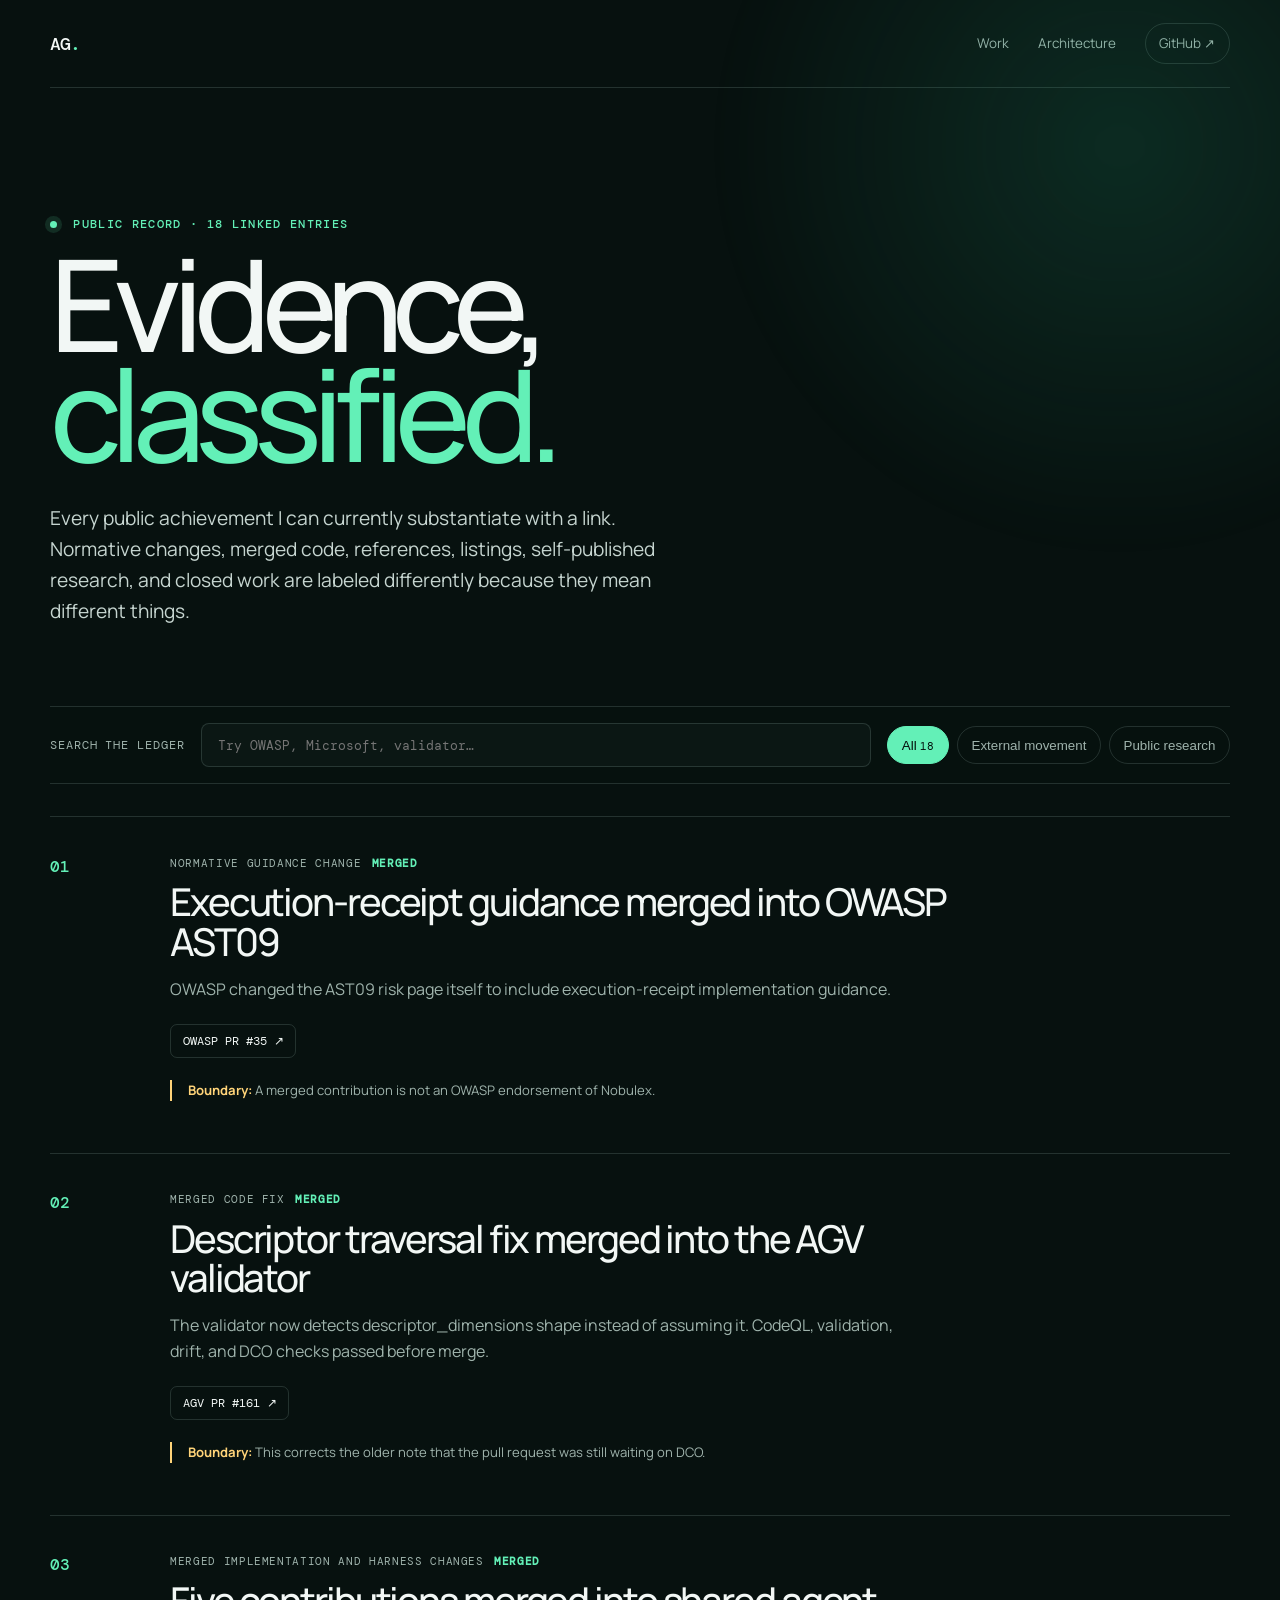
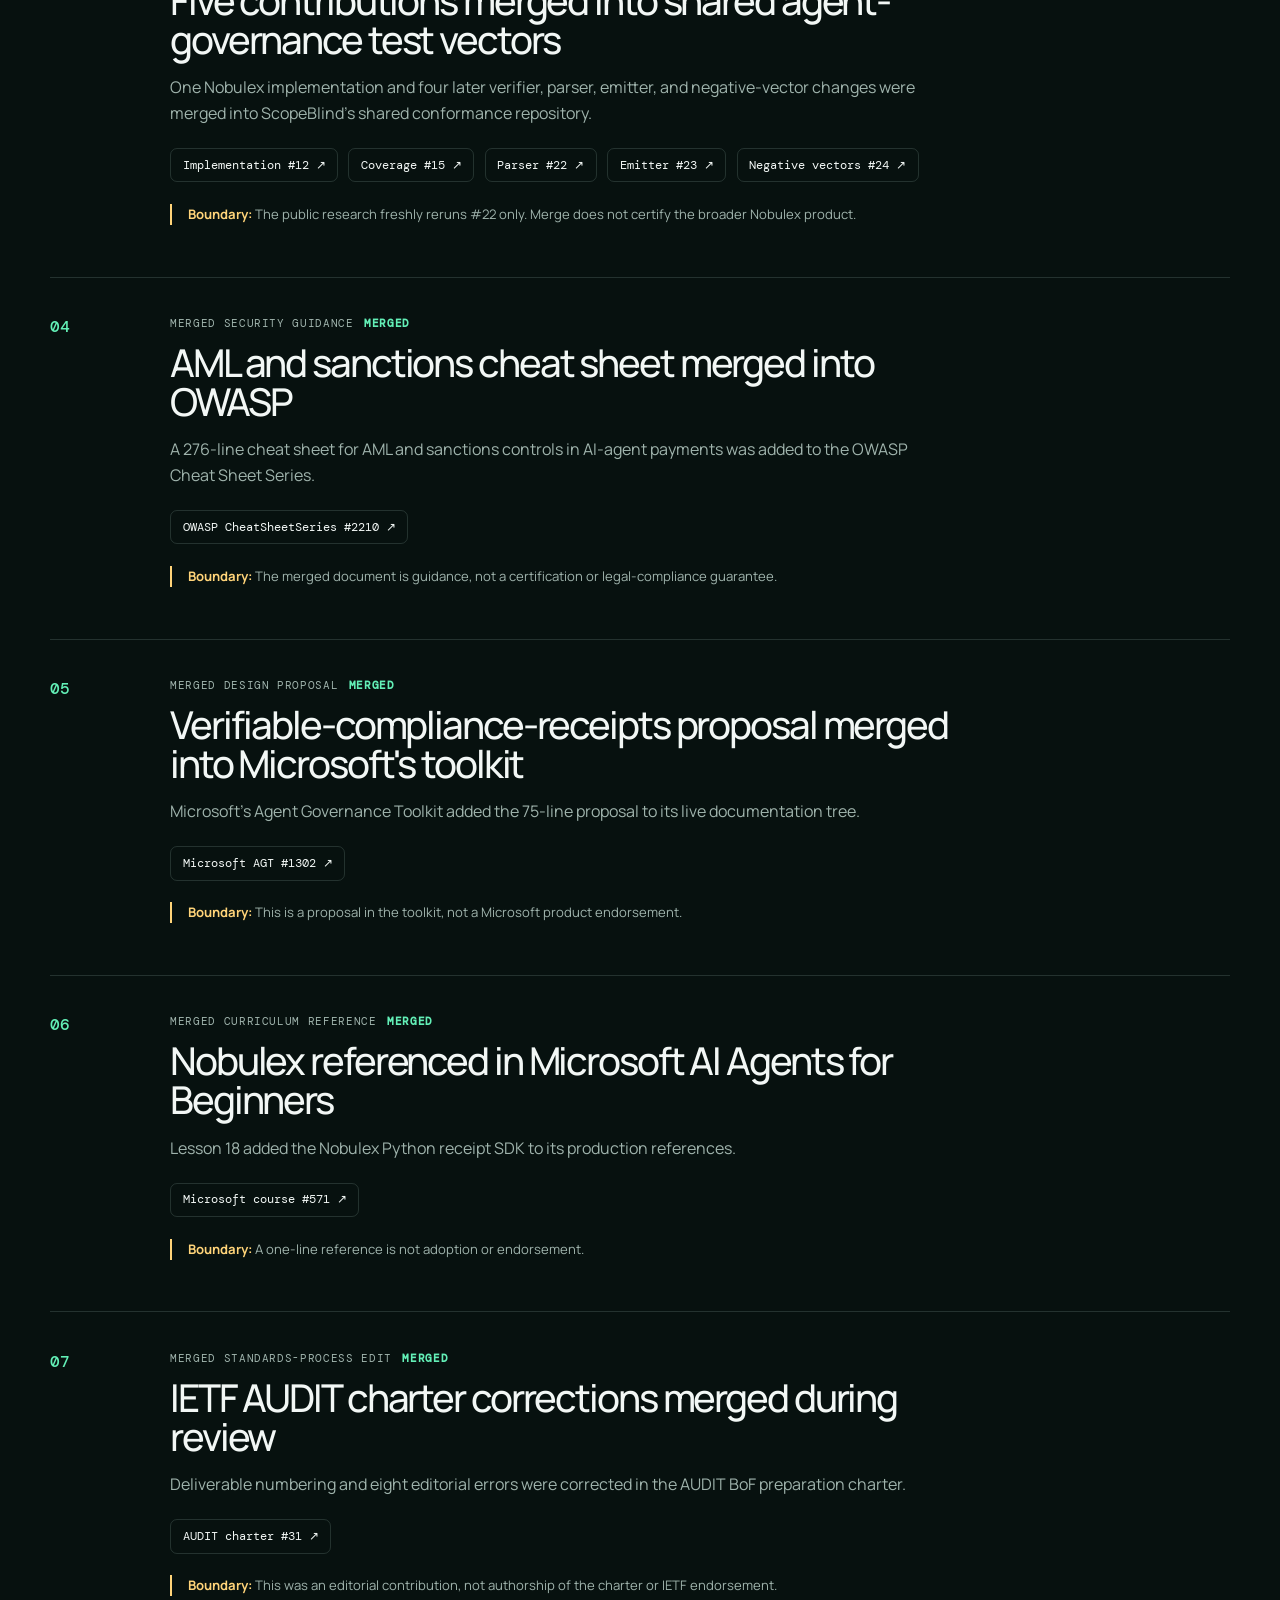
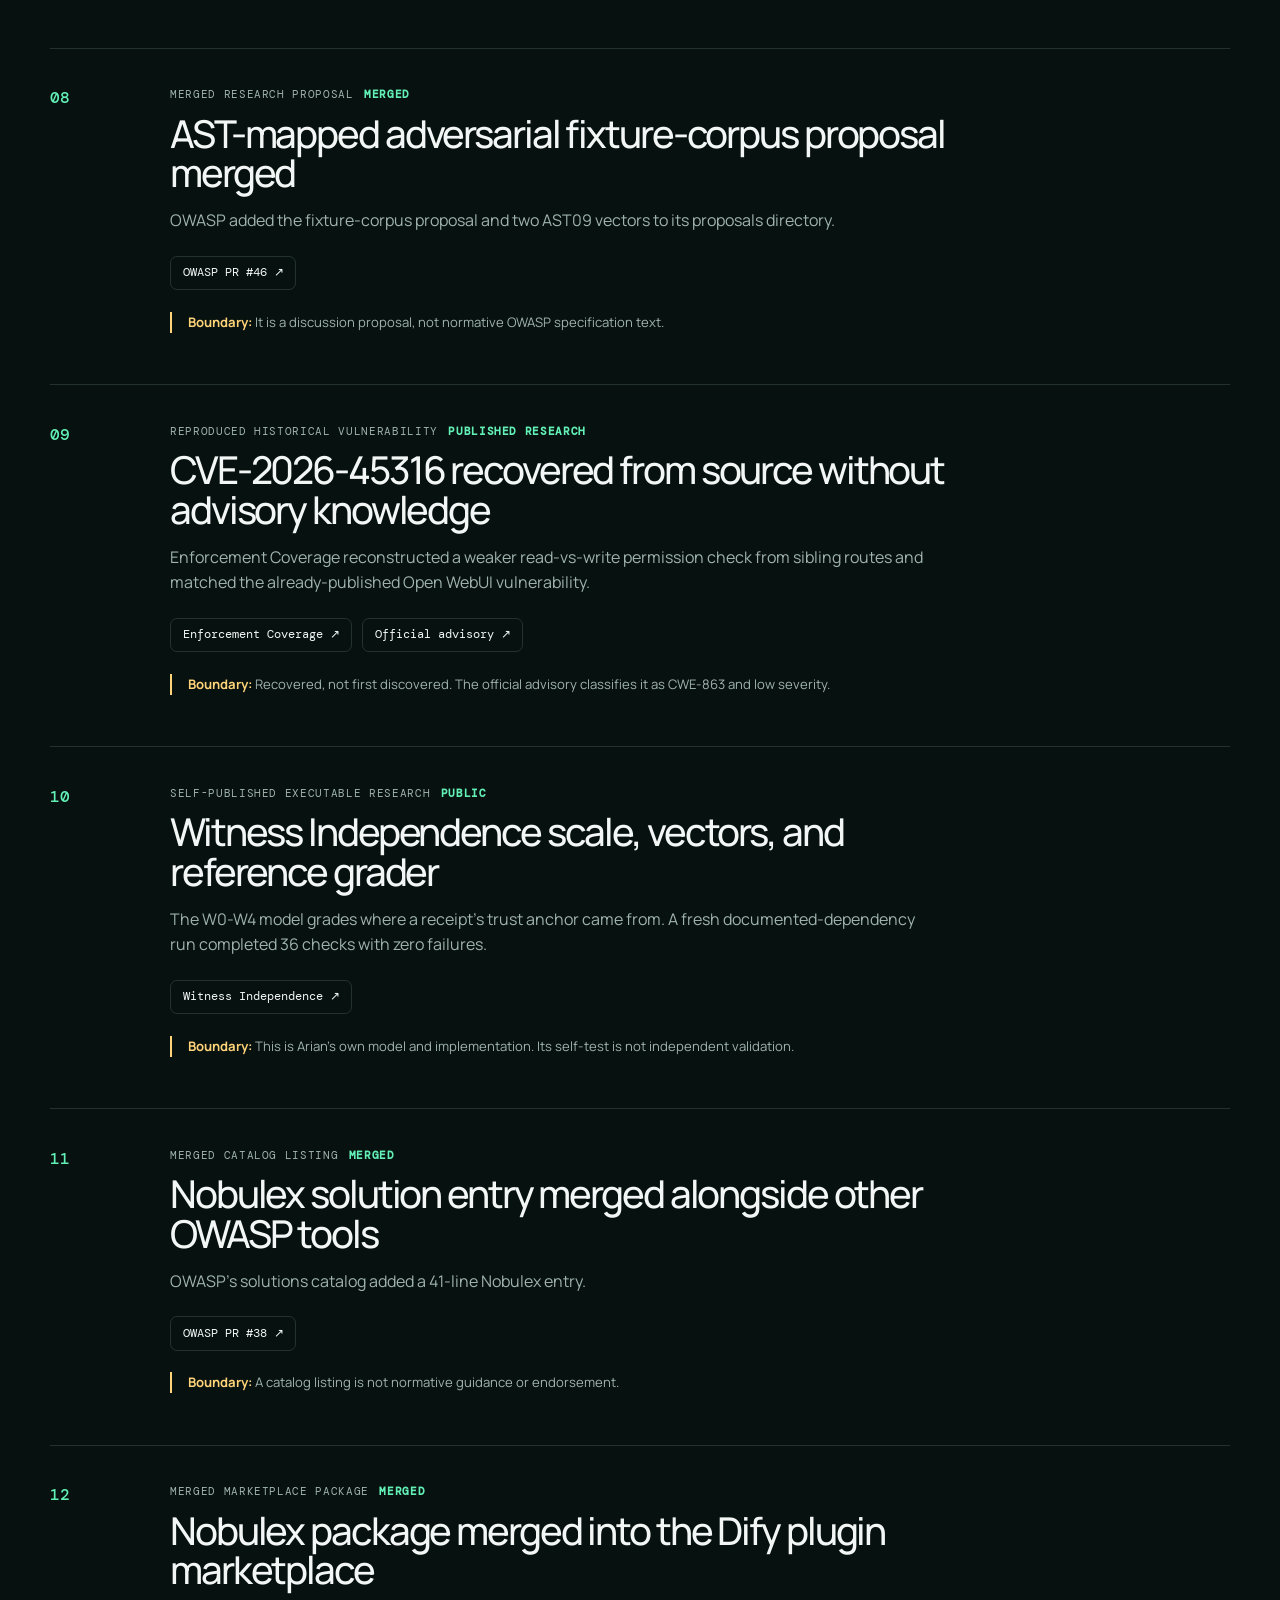
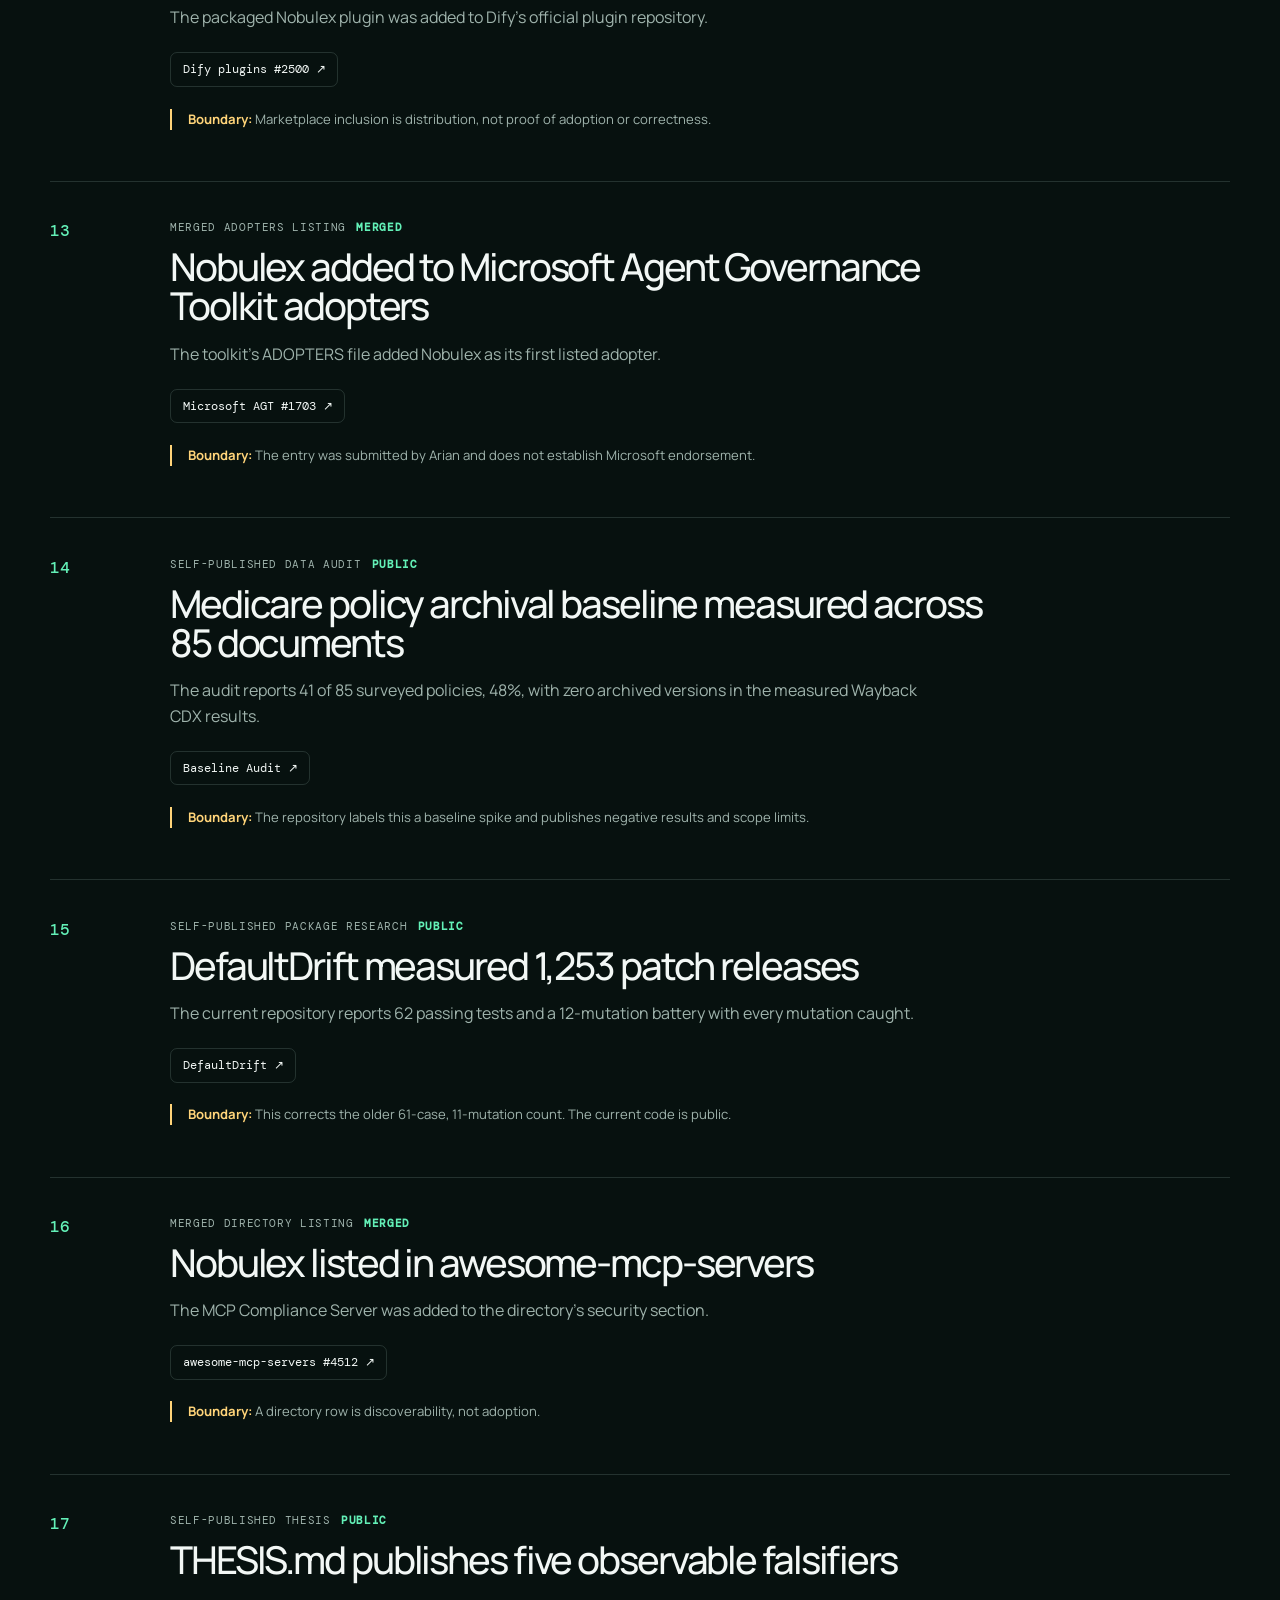
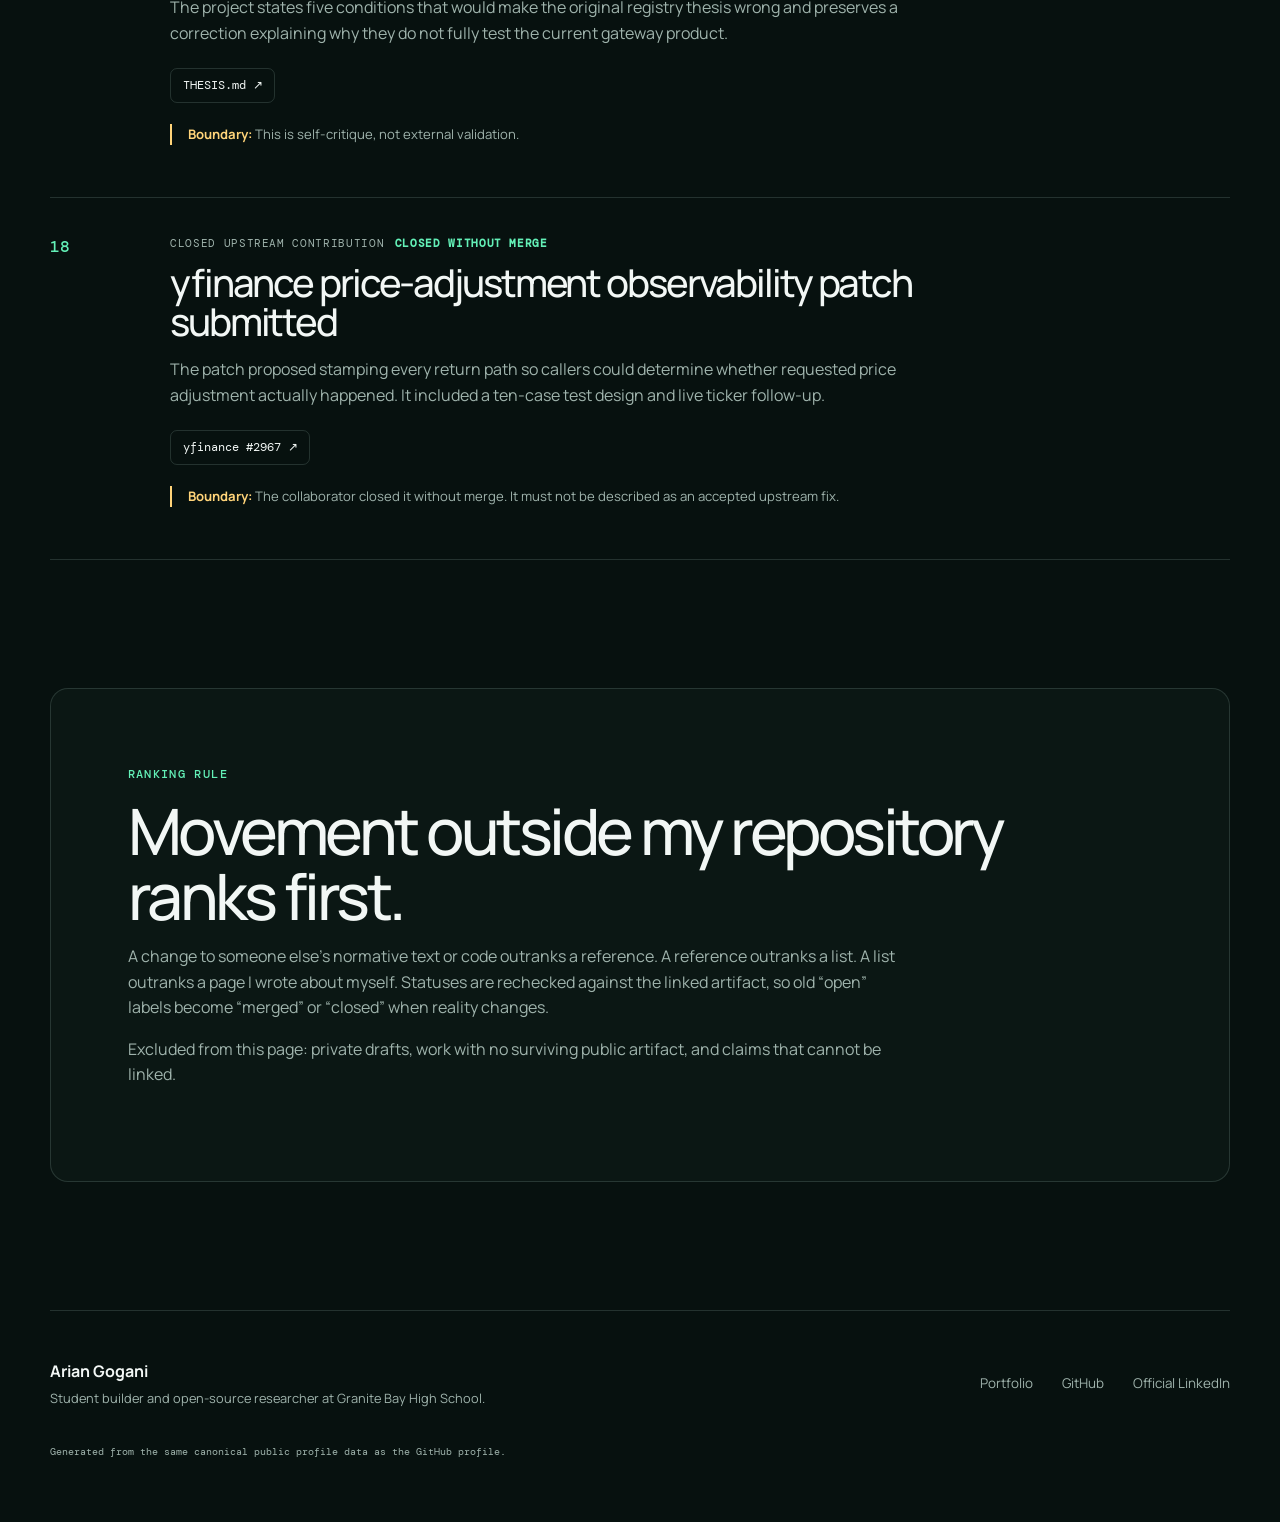
==== evidence.html @ 3bf24743 "add complete public evidence ledger Publish an 18-record searchable ledger with classifications, cur" ====
<!doctype html>
<html lang="en">
<head>
  <meta charset="utf-8">
  <meta name="viewport" content="width=device-width, initial-scale=1">
  <title>Evidence Ledger · Arian Gogani</title>
  <meta name="description" content="Every linked, verified public contribution and research record for Arian Gogani, with status and limitations.">
  <link rel="canonical" href="https://arian-gogani.github.io/evidence.html">
  <meta property="og:type" content="website">
  <meta property="og:title" content="Evidence Ledger · Arian Gogani">
  <meta property="og:description" content="Merged work, public research, listings, and closed contributions. Every record links to its evidence and names its boundary.">
  <meta property="og:url" content="https://arian-gogani.github.io/evidence.html">
  <meta name="theme-color" content="#07110f">
  <link rel="icon" href="favicon.svg" type="image/svg+xml">
  <link rel="preconnect" href="https://fonts.googleapis.com">
  <link rel="preconnect" href="https://fonts.gstatic.com" crossorigin>
  <link href="https://fonts.googleapis.com/css2?family=DM+Mono:wght@400;500&family=Manrope:wght@400;500;600;700&display=swap" rel="stylesheet">
  <link rel="stylesheet" href="styles.css">
  <script type="application/ld+json">{"@context":"https://schema.org","@type":"CollectionPage","name":"Arian Gogani Evidence Ledger","url":"https://arian-gogani.github.io/evidence.html","description":"Linked public record of Arian Gogani's merged contributions, research, listings, and closed work.","author":{"@type":"Person","name":"Arian Gogani","url":"https://arian-gogani.github.io"},"mainEntity":[{"@type":"CreativeWork","position":1,"name":"Execution-receipt guidance merged into OWASP AST09","url":"https://github.com/OWASP/www-project-agentic-skills-top-10/pull/35"},{"@type":"CreativeWork","position":2,"name":"Descriptor traversal fix merged into the AGV validator","url":"https://github.com/aeoess/agent-governance-vocabulary/pull/161"},{"@type":"CreativeWork","position":3,"name":"Five contributions merged into shared agent-governance test vectors","url":"https://github.com/ScopeBlind/agent-governance-testvectors/pull/12"},{"@type":"CreativeWork","position":4,"name":"AML and sanctions cheat sheet merged into OWASP","url":"https://github.com/OWASP/CheatSheetSeries/pull/2210"},{"@type":"CreativeWork","position":5,"name":"Verifiable-compliance-receipts proposal merged into Microsoft's toolkit","url":"https://github.com/microsoft/agent-governance-toolkit/pull/1302"},{"@type":"CreativeWork","position":6,"name":"Nobulex referenced in Microsoft AI Agents for Beginners","url":"https://github.com/microsoft/ai-agents-for-beginners/pull/571"},{"@type":"CreativeWork","position":7,"name":"IETF AUDIT charter corrections merged during review","url":"https://github.com/mirjak/audit-bof-preparation/pull/31"},{"@type":"CreativeWork","position":8,"name":"AST-mapped adversarial fixture-corpus proposal merged","url":"https://github.com/OWASP/www-project-agentic-skills-top-10/pull/46"},{"@type":"CreativeWork","position":9,"name":"CVE-2026-45316 recovered from source without advisory knowledge","url":"https://github.com/arian-gogani/enforcement-coverage"},{"@type":"CreativeWork","position":10,"name":"Witness Independence scale, vectors, and reference grader","url":"https://github.com/arian-gogani/witness-independence"},{"@type":"CreativeWork","position":11,"name":"Nobulex solution entry merged alongside other OWASP tools","url":"https://github.com/OWASP/www-project-agentic-skills-top-10/pull/38"},{"@type":"CreativeWork","position":12,"name":"Nobulex package merged into the Dify plugin marketplace","url":"https://github.com/langgenius/dify-plugins/pull/2500"},{"@type":"CreativeWork","position":13,"name":"Nobulex added to Microsoft Agent Governance Toolkit adopters","url":"https://github.com/microsoft/agent-governance-toolkit/pull/1703"},{"@type":"CreativeWork","position":14,"name":"Medicare policy archival baseline measured across 85 documents","url":"https://github.com/arian-gogani/baseline-audit"},{"@type":"CreativeWork","position":15,"name":"DefaultDrift measured 1,253 patch releases","url":"https://github.com/arian-gogani/defaultdrift"},{"@type":"CreativeWork","position":16,"name":"Nobulex listed in awesome-mcp-servers","url":"https://github.com/punkpeye/awesome-mcp-servers/pull/4512"},{"@type":"CreativeWork","position":17,"name":"THESIS.md publishes five observable falsifiers","url":"https://github.com/arian-gogani/nobulex-registry/blob/main/THESIS.md"},{"@type":"CreativeWork","position":18,"name":"yfinance price-adjustment observability patch submitted","url":"https://github.com/ranaroussi/yfinance/pull/2967"}]}</script>
  <script src="app.js" defer></script>
  <script src="evidence.js" defer></script>
</head>
<body>
  <a class="skip-link" href="#ledger">Skip to ledger</a>
  <div class="ambient" aria-hidden="true"></div>
  <header class="site-header">
    <a class="wordmark" href="index.html" aria-label="Arian Gogani, home">AG<span>.</span></a>
    <nav aria-label="Main navigation">
      <a href="index.html#work">Work</a>
      <a href="index.html#architecture">Architecture</a>
      <a class="nav-cta" href="https://github.com/arian-gogani">GitHub ↗</a>
    </nav>
  </header>

  <main id="ledger">
    <section class="ledger-hero reveal">
      <p class="kicker"><span class="status-dot"></span> Public record · 18 linked entries</p>
      <h1>Evidence,<br><em>classified.</em></h1>
      <p class="hero-intro">Every public achievement I can currently substantiate with a link. Normative changes, merged code, references, listings, self-published research, and closed work are labeled differently because they mean different things.</p>
    </section>

    <section class="ledger-controls" aria-label="Filter evidence ledger">
      <label for="ledger-search">Search the ledger</label>
      <input id="ledger-search" type="search" placeholder="Try OWASP, Microsoft, validator…" autocomplete="off">
      <div class="filter-row" role="group" aria-label="Record type">
        <button class="active" type="button" data-filter="all">All <span>18</span></button>
        <button type="button" data-filter="external">External movement</button>
        <button type="button" data-filter="research">Public research</button>
      </div>
    </section>

    <section class="ledger-list" aria-live="polite">
      <article class="ledger-record reveal" data-category="external" data-search="execution-receipt guidance merged into owasp ast09 normative guidance change owasp changed the ast09 risk page itself to include execution-receipt implementation guidance.">
          <div class="ledger-rank">01</div>
          <div class="ledger-copy">
            <div class="ledger-meta"><span>Normative guidance change</span><strong>Merged</strong></div>
            <h2>Execution-receipt guidance merged into OWASP AST09</h2>
            <p>OWASP changed the AST09 risk page itself to include execution-receipt implementation guidance.</p>
            <div class="ledger-links"><a href="https://github.com/OWASP/www-project-agentic-skills-top-10/pull/35">OWASP PR #35 ↗</a></div>
            <p class="ledger-caveat"><b>Boundary:</b> A merged contribution is not an OWASP endorsement of Nobulex.</p>
          </div>
        </article><article class="ledger-record reveal" data-category="external" data-search="descriptor traversal fix merged into the agv validator merged code fix the validator now detects descriptor_dimensions shape instead of assuming it. codeql, validation, drift, and dco checks passed before merge.">
          <div class="ledger-rank">02</div>
          <div class="ledger-copy">
            <div class="ledger-meta"><span>Merged code fix</span><strong>Merged</strong></div>
            <h2>Descriptor traversal fix merged into the AGV validator</h2>
            <p>The validator now detects descriptor_dimensions shape instead of assuming it. CodeQL, validation, drift, and DCO checks passed before merge.</p>
            <div class="ledger-links"><a href="https://github.com/aeoess/agent-governance-vocabulary/pull/161">AGV PR #161 ↗</a></div>
            <p class="ledger-caveat"><b>Boundary:</b> This corrects the older note that the pull request was still waiting on DCO.</p>
          </div>
        </article><article class="ledger-record reveal" data-category="external" data-search="five contributions merged into shared agent-governance test vectors merged implementation and harness changes one nobulex implementation and four later verifier, parser, emitter, and negative-vector changes were merged into scopeblind&#x27;s shared conformance repository.">
          <div class="ledger-rank">03</div>
          <div class="ledger-copy">
            <div class="ledger-meta"><span>Merged implementation and harness changes</span><strong>Merged</strong></div>
            <h2>Five contributions merged into shared agent-governance test vectors</h2>
            <p>One Nobulex implementation and four later verifier, parser, emitter, and negative-vector changes were merged into ScopeBlind&#x27;s shared conformance repository.</p>
            <div class="ledger-links"><a href="https://github.com/ScopeBlind/agent-governance-testvectors/pull/12">Implementation #12 ↗</a><a href="https://github.com/ScopeBlind/agent-governance-testvectors/pull/15">Coverage #15 ↗</a><a href="https://github.com/ScopeBlind/agent-governance-testvectors/pull/22">Parser #22 ↗</a><a href="https://github.com/ScopeBlind/agent-governance-testvectors/pull/23">Emitter #23 ↗</a><a href="https://github.com/ScopeBlind/agent-governance-testvectors/pull/24">Negative vectors #24 ↗</a></div>
            <p class="ledger-caveat"><b>Boundary:</b> The public research freshly reruns #22 only. Merge does not certify the broader Nobulex product.</p>
          </div>
        </article><article class="ledger-record reveal" data-category="external" data-search="aml and sanctions cheat sheet merged into owasp merged security guidance a 276-line cheat sheet for aml and sanctions controls in ai-agent payments was added to the owasp cheat sheet series.">
          <div class="ledger-rank">04</div>
          <div class="ledger-copy">
            <div class="ledger-meta"><span>Merged security guidance</span><strong>Merged</strong></div>
            <h2>AML and sanctions cheat sheet merged into OWASP</h2>
            <p>A 276-line cheat sheet for AML and sanctions controls in AI-agent payments was added to the OWASP Cheat Sheet Series.</p>
            <div class="ledger-links"><a href="https://github.com/OWASP/CheatSheetSeries/pull/2210">OWASP CheatSheetSeries #2210 ↗</a></div>
            <p class="ledger-caveat"><b>Boundary:</b> The merged document is guidance, not a certification or legal-compliance guarantee.</p>
          </div>
        </article><article class="ledger-record reveal" data-category="external" data-search="verifiable-compliance-receipts proposal merged into microsoft&#x27;s toolkit merged design proposal microsoft&#x27;s agent governance toolkit added the 75-line proposal to its live documentation tree.">
          <div class="ledger-rank">05</div>
          <div class="ledger-copy">
            <div class="ledger-meta"><span>Merged design proposal</span><strong>Merged</strong></div>
            <h2>Verifiable-compliance-receipts proposal merged into Microsoft&#x27;s toolkit</h2>
            <p>Microsoft&#x27;s Agent Governance Toolkit added the 75-line proposal to its live documentation tree.</p>
            <div class="ledger-links"><a href="https://github.com/microsoft/agent-governance-toolkit/pull/1302">Microsoft AGT #1302 ↗</a></div>
            <p class="ledger-caveat"><b>Boundary:</b> This is a proposal in the toolkit, not a Microsoft product endorsement.</p>
          </div>
        </article><article class="ledger-record reveal" data-category="external" data-search="nobulex referenced in microsoft ai agents for beginners merged curriculum reference lesson 18 added the nobulex python receipt sdk to its production references.">
          <div class="ledger-rank">06</div>
          <div class="ledger-copy">
            <div class="ledger-meta"><span>Merged curriculum reference</span><strong>Merged</strong></div>
            <h2>Nobulex referenced in Microsoft AI Agents for Beginners</h2>
            <p>Lesson 18 added the Nobulex Python receipt SDK to its production references.</p>
            <div class="ledger-links"><a href="https://github.com/microsoft/ai-agents-for-beginners/pull/571">Microsoft course #571 ↗</a></div>
            <p class="ledger-caveat"><b>Boundary:</b> A one-line reference is not adoption or endorsement.</p>
          </div>
        </article><article class="ledger-record reveal" data-category="external" data-search="ietf audit charter corrections merged during review merged standards-process edit deliverable numbering and eight editorial errors were corrected in the audit bof preparation charter.">
          <div class="ledger-rank">07</div>
          <div class="ledger-copy">
            <div class="ledger-meta"><span>Merged standards-process edit</span><strong>Merged</strong></div>
            <h2>IETF AUDIT charter corrections merged during review</h2>
            <p>Deliverable numbering and eight editorial errors were corrected in the AUDIT BoF preparation charter.</p>
            <div class="ledger-links"><a href="https://github.com/mirjak/audit-bof-preparation/pull/31">AUDIT charter #31 ↗</a></div>
            <p class="ledger-caveat"><b>Boundary:</b> This was an editorial contribution, not authorship of the charter or IETF endorsement.</p>
          </div>
        </article><article class="ledger-record reveal" data-category="external" data-search="ast-mapped adversarial fixture-corpus proposal merged merged research proposal owasp added the fixture-corpus proposal and two ast09 vectors to its proposals directory.">
          <div class="ledger-rank">08</div>
          <div class="ledger-copy">
            <div class="ledger-meta"><span>Merged research proposal</span><strong>Merged</strong></div>
            <h2>AST-mapped adversarial fixture-corpus proposal merged</h2>
            <p>OWASP added the fixture-corpus proposal and two AST09 vectors to its proposals directory.</p>
            <div class="ledger-links"><a href="https://github.com/OWASP/www-project-agentic-skills-top-10/pull/46">OWASP PR #46 ↗</a></div>
            <p class="ledger-caveat"><b>Boundary:</b> It is a discussion proposal, not normative OWASP specification text.</p>
          </div>
        </article><article class="ledger-record reveal" data-category="research" data-search="cve-2026-45316 recovered from source without advisory knowledge reproduced historical vulnerability enforcement coverage reconstructed a weaker read-vs-write permission check from sibling routes and matched the already-published open webui vulnerability.">
          <div class="ledger-rank">09</div>
          <div class="ledger-copy">
            <div class="ledger-meta"><span>Reproduced historical vulnerability</span><strong>Published research</strong></div>
            <h2>CVE-2026-45316 recovered from source without advisory knowledge</h2>
            <p>Enforcement Coverage reconstructed a weaker read-vs-write permission check from sibling routes and matched the already-published Open WebUI vulnerability.</p>
            <div class="ledger-links"><a href="https://github.com/arian-gogani/enforcement-coverage">Enforcement Coverage ↗</a><a href="https://github.com/open-webui/open-webui/security/advisories/GHSA-jx2x-j75f-xq3j">Official advisory ↗</a></div>
            <p class="ledger-caveat"><b>Boundary:</b> Recovered, not first discovered. The official advisory classifies it as CWE-863 and low severity.</p>
          </div>
        </article><article class="ledger-record reveal" data-category="research" data-search="witness independence scale, vectors, and reference grader self-published executable research the w0-w4 model grades where a receipt&#x27;s trust anchor came from. a fresh documented-dependency run completed 36 checks with zero failures.">
          <div class="ledger-rank">10</div>
          <div class="ledger-copy">
            <div class="ledger-meta"><span>Self-published executable research</span><strong>Public</strong></div>
            <h2>Witness Independence scale, vectors, and reference grader</h2>
            <p>The W0-W4 model grades where a receipt&#x27;s trust anchor came from. A fresh documented-dependency run completed 36 checks with zero failures.</p>
            <div class="ledger-links"><a href="https://github.com/arian-gogani/witness-independence">Witness Independence ↗</a></div>
            <p class="ledger-caveat"><b>Boundary:</b> This is Arian&#x27;s own model and implementation. Its self-test is not independent validation.</p>
          </div>
        </article><article class="ledger-record reveal" data-category="external" data-search="nobulex solution entry merged alongside other owasp tools merged catalog listing owasp&#x27;s solutions catalog added a 41-line nobulex entry.">
          <div class="ledger-rank">11</div>
          <div class="ledger-copy">
            <div class="ledger-meta"><span>Merged catalog listing</span><strong>Merged</strong></div>
            <h2>Nobulex solution entry merged alongside other OWASP tools</h2>
            <p>OWASP&#x27;s solutions catalog added a 41-line Nobulex entry.</p>
            <div class="ledger-links"><a href="https://github.com/OWASP/www-project-agentic-skills-top-10/pull/38">OWASP PR #38 ↗</a></div>
            <p class="ledger-caveat"><b>Boundary:</b> A catalog listing is not normative guidance or endorsement.</p>
          </div>
        </article><article class="ledger-record reveal" data-category="external" data-search="nobulex package merged into the dify plugin marketplace merged marketplace package the packaged nobulex plugin was added to dify&#x27;s official plugin repository.">
          <div class="ledger-rank">12</div>
          <div class="ledger-copy">
            <div class="ledger-meta"><span>Merged marketplace package</span><strong>Merged</strong></div>
            <h2>Nobulex package merged into the Dify plugin marketplace</h2>
            <p>The packaged Nobulex plugin was added to Dify&#x27;s official plugin repository.</p>
            <div class="ledger-links"><a href="https://github.com/langgenius/dify-plugins/pull/2500">Dify plugins #2500 ↗</a></div>
            <p class="ledger-caveat"><b>Boundary:</b> Marketplace inclusion is distribution, not proof of adoption or correctness.</p>
          </div>
        </article><article class="ledger-record reveal" data-category="external" data-search="nobulex added to microsoft agent governance toolkit adopters merged adopters listing the toolkit&#x27;s adopters file added nobulex as its first listed adopter.">
          <div class="ledger-rank">13</div>
          <div class="ledger-copy">
            <div class="ledger-meta"><span>Merged adopters listing</span><strong>Merged</strong></div>
            <h2>Nobulex added to Microsoft Agent Governance Toolkit adopters</h2>
            <p>The toolkit&#x27;s ADOPTERS file added Nobulex as its first listed adopter.</p>
            <div class="ledger-links"><a href="https://github.com/microsoft/agent-governance-toolkit/pull/1703">Microsoft AGT #1703 ↗</a></div>
            <p class="ledger-caveat"><b>Boundary:</b> The entry was submitted by Arian and does not establish Microsoft endorsement.</p>
          </div>
        </article><article class="ledger-record reveal" data-category="research" data-search="medicare policy archival baseline measured across 85 documents self-published data audit the audit reports 41 of 85 surveyed policies, 48%, with zero archived versions in the measured wayback cdx results.">
          <div class="ledger-rank">14</div>
          <div class="ledger-copy">
            <div class="ledger-meta"><span>Self-published data audit</span><strong>Public</strong></div>
            <h2>Medicare policy archival baseline measured across 85 documents</h2>
            <p>The audit reports 41 of 85 surveyed policies, 48%, with zero archived versions in the measured Wayback CDX results.</p>
            <div class="ledger-links"><a href="https://github.com/arian-gogani/baseline-audit">Baseline Audit ↗</a></div>
            <p class="ledger-caveat"><b>Boundary:</b> The repository labels this a baseline spike and publishes negative results and scope limits.</p>
          </div>
        </article><article class="ledger-record reveal" data-category="research" data-search="defaultdrift measured 1,253 patch releases self-published package research the current repository reports 62 passing tests and a 12-mutation battery with every mutation caught.">
          <div class="ledger-rank">15</div>
          <div class="ledger-copy">
            <div class="ledger-meta"><span>Self-published package research</span><strong>Public</strong></div>
            <h2>DefaultDrift measured 1,253 patch releases</h2>
            <p>The current repository reports 62 passing tests and a 12-mutation battery with every mutation caught.</p>
            <div class="ledger-links"><a href="https://github.com/arian-gogani/defaultdrift">DefaultDrift ↗</a></div>
            <p class="ledger-caveat"><b>Boundary:</b> This corrects the older 61-case, 11-mutation count. The current code is public.</p>
          </div>
        </article><article class="ledger-record reveal" data-category="external" data-search="nobulex listed in awesome-mcp-servers merged directory listing the mcp compliance server was added to the directory&#x27;s security section.">
          <div class="ledger-rank">16</div>
          <div class="ledger-copy">
            <div class="ledger-meta"><span>Merged directory listing</span><strong>Merged</strong></div>
            <h2>Nobulex listed in awesome-mcp-servers</h2>
            <p>The MCP Compliance Server was added to the directory&#x27;s security section.</p>
            <div class="ledger-links"><a href="https://github.com/punkpeye/awesome-mcp-servers/pull/4512">awesome-mcp-servers #4512 ↗</a></div>
            <p class="ledger-caveat"><b>Boundary:</b> A directory row is discoverability, not adoption.</p>
          </div>
        </article><article class="ledger-record reveal" data-category="research" data-search="thesis.md publishes five observable falsifiers self-published thesis the project states five conditions that would make the original registry thesis wrong and preserves a correction explaining why they do not fully test the current gateway product.">
          <div class="ledger-rank">17</div>
          <div class="ledger-copy">
            <div class="ledger-meta"><span>Self-published thesis</span><strong>Public</strong></div>
            <h2>THESIS.md publishes five observable falsifiers</h2>
            <p>The project states five conditions that would make the original registry thesis wrong and preserves a correction explaining why they do not fully test the current gateway product.</p>
            <div class="ledger-links"><a href="https://github.com/arian-gogani/nobulex-registry/blob/main/THESIS.md">THESIS.md ↗</a></div>
            <p class="ledger-caveat"><b>Boundary:</b> This is self-critique, not external validation.</p>
          </div>
        </article><article class="ledger-record reveal" data-category="external" data-search="yfinance price-adjustment observability patch submitted closed upstream contribution the patch proposed stamping every return path so callers could determine whether requested price adjustment actually happened. it included a ten-case test design and live ticker follow-up.">
          <div class="ledger-rank">18</div>
          <div class="ledger-copy">
            <div class="ledger-meta"><span>Closed upstream contribution</span><strong>Closed without merge</strong></div>
            <h2>yfinance price-adjustment observability patch submitted</h2>
            <p>The patch proposed stamping every return path so callers could determine whether requested price adjustment actually happened. It included a ten-case test design and live ticker follow-up.</p>
            <div class="ledger-links"><a href="https://github.com/ranaroussi/yfinance/pull/2967">yfinance #2967 ↗</a></div>
            <p class="ledger-caveat"><b>Boundary:</b> The collaborator closed it without merge. It must not be described as an accepted upstream fix.</p>
          </div>
        </article>
      <p class="ledger-empty" hidden>No linked records match that filter.</p>
    </section>

    <section class="ledger-method reveal">
      <p class="eyebrow">Ranking rule</p>
      <h2>Movement outside my repository ranks first.</h2>
      <p>A change to someone else’s normative text or code outranks a reference. A reference outranks a list. A list outranks a page I wrote about myself. Statuses are rechecked against the linked artifact, so old “open” labels become “merged” or “closed” when reality changes.</p>
      <p>Excluded from this page: private drafts, work with no surviving public artifact, and claims that cannot be linked.</p>
    </section>
  </main>

  <footer>
    <div><strong>Arian Gogani</strong><p>Student builder and open-source researcher at Granite Bay High School.</p></div>
    <nav aria-label="Profile links"><a href="index.html">Portfolio</a><a href="https://github.com/arian-gogani">GitHub</a><a href="https://www.linkedin.com/in/arian-gogani-nobulex/" rel="me">Official LinkedIn</a></nav>
    <p class="identity-note">Generated from the same canonical public profile data as the GitHub profile.</p>
  </footer>
</body>
</html>
---- styles.css ----
:root {
  --bg: #07110f;
  --surface: #0b1714;
  --surface-2: #10211d;
  --ink: #f2f7f5;
  --muted: #9fb3ac;
  --line: rgba(184, 222, 209, 0.16);
  --accent: #63f0b7;
  --accent-soft: rgba(99, 240, 183, 0.12);
  --warn: #ffd479;
  --max: 1180px;
}

* { box-sizing: border-box; }
html { scroll-behavior: smooth; }
body {
  margin: 0;
  color: var(--ink);
  background: var(--bg);
  font-family: "Manrope", sans-serif;
  line-height: 1.6;
  overflow-x: hidden;
}
a { color: inherit; }
.skip-link { position: fixed; left: 1rem; top: -5rem; z-index: 100; background: var(--accent); color: #04100c; padding: .7rem 1rem; }
.skip-link:focus { top: 1rem; }
.ambient {
  position: fixed;
  inset: -30vh -20vw auto auto;
  width: 65vw;
  height: 65vw;
  pointer-events: none;
  background: radial-gradient(circle, rgba(39, 165, 123, .18), transparent 68%);
  filter: blur(18px);
}
.site-header {
  width: min(calc(100% - 40px), var(--max));
  height: 88px;
  margin: auto;
  display: flex;
  align-items: center;
  justify-content: space-between;
  border-bottom: 1px solid var(--line);
}
.wordmark { font: 500 1.15rem "DM Mono", monospace; text-decoration: none; letter-spacing: -.05em; }
.wordmark span { color: var(--accent); }
.site-header nav, footer nav { display: flex; gap: 1.8rem; align-items: center; }
.site-header nav a, footer nav a { color: var(--muted); text-decoration: none; font-size: .84rem; }
.site-header nav a:hover, footer nav a:hover { color: var(--ink); }
.nav-cta { border: 1px solid var(--line); padding: .55rem .85rem; border-radius: 999px; }

main, footer { width: min(calc(100% - 40px), var(--max)); margin: auto; }
.hero {
  min-height: 720px;
  display: grid;
  grid-template-columns: 1.18fr .82fr;
  align-items: center;
  gap: clamp(3rem, 8vw, 8rem);
  padding: 7rem 0;
}
.kicker, .eyebrow { margin: 0 0 1rem; color: var(--accent); font: 500 .76rem "DM Mono", monospace; letter-spacing: .11em; text-transform: uppercase; }
.status-dot { display: inline-block; width: 7px; height: 7px; margin-right: .5rem; border-radius: 50%; background: var(--accent); box-shadow: 0 0 0 5px var(--accent-soft); }
h1 { margin: 0; font-size: clamp(4rem, 8vw, 7.7rem); line-height: .86; letter-spacing: -.075em; font-weight: 500; }
h1 em { color: var(--accent); font-style: normal; }
.hero-intro { max-width: 660px; margin: 2.2rem 0 0; color: #c6d5d0; font-size: clamp(1.05rem, 1.5vw, 1.26rem); }
.hero-actions { display: flex; flex-wrap: wrap; gap: .75rem; margin-top: 2.25rem; }
.button { display: inline-block; padding: .85rem 1.12rem; border-radius: 8px; text-decoration: none; font-weight: 700; font-size: .9rem; }
.button.primary { background: var(--accent); color: #04100c; }
.button.secondary { border: 1px solid var(--line); color: #d8e5e1; }
.decision-console { border: 1px solid rgba(99, 240, 183, .25); background: rgba(5, 15, 12, .78); box-shadow: 0 28px 90px rgba(0,0,0,.28); border-radius: 16px; overflow: hidden; transform: rotate(1.2deg); }
.console-top { display: flex; gap: 7px; align-items: center; padding: .85rem 1rem; background: var(--surface-2); border-bottom: 1px solid var(--line); }
.console-top span { width: 8px; height: 8px; border-radius: 50%; background: #3d554d; }
.console-top code { margin-left: auto; color: var(--muted); font: .68rem "DM Mono", monospace; }
.console-body { padding: 1.8rem; font: .8rem/1.9 "DM Mono", monospace; }
.console-body p { display: flex; justify-content: space-between; gap: 1rem; }
.console-body .muted { color: #758a83; }
.console-body .warn { color: var(--warn); }
.console-rule { height: 1px; margin: 1.4rem 0; background: var(--line); }
.console-result strong { color: var(--warn); }
.console-note { display: block !important; margin-top: 2rem; padding: .8rem; color: #d7e3df; background: rgba(255, 212, 121, .08); border-left: 2px solid var(--warn); }

.metrics { display: grid; grid-template-columns: repeat(4, 1fr); border: 1px solid var(--line); border-radius: 14px; background: var(--surface); }
.metrics > div { padding: 2rem; border-right: 1px solid var(--line); }
.metrics > div:nth-child(4) { border-right: 0; }
.metrics strong { display: block; font: 500 clamp(2rem, 4vw, 3.3rem) "DM Mono", monospace; letter-spacing: -.07em; }
.metrics span { color: var(--muted); font-size: .82rem; }
.metrics > p { grid-column: 1 / -1; margin: 0; padding: .9rem 1.2rem; color: #748b83; border-top: 1px solid var(--line); font: .66rem "DM Mono", monospace; }

.section { padding: 9rem 0 2rem; }
.section-heading { max-width: 760px; margin-bottom: 3rem; }
h2 { margin: 0; font-size: clamp(2.3rem, 5vw, 4.8rem); line-height: 1.02; letter-spacing: -.055em; font-weight: 500; }
.section-heading > p:last-child { color: var(--muted); max-width: 640px; }
.project-grid { display: grid; grid-template-columns: repeat(3, 1fr); gap: 1rem; }
.project-card { min-height: 360px; display: flex; flex-direction: column; padding: 1.8rem; background: var(--surface); border: 1px solid var(--line); border-radius: 14px; }
.project-card:hover { border-color: rgba(99, 240, 183, .4); transform: translateY(-3px); }
.project-card, .project-card:hover { transition: transform .2s ease, border-color .2s ease; }
.project-card h3, .architecture-step h3 { margin: .3rem 0 1rem; font-size: 1.4rem; }
.project-card > p:not(.eyebrow) { color: var(--muted); }
.project-card .proof { padding-top: 1rem; border-top: 1px solid var(--line); font-size: .8rem; }
.project-card a { margin-top: auto; color: var(--accent); text-decoration: none; font-weight: 700; font-size: .85rem; }

.architecture ol { list-style: none; margin: 0; padding: 0; border-top: 1px solid var(--line); }
.architecture-step { display: grid; grid-template-columns: 100px 1fr; gap: 1.5rem; padding: 2rem 0; border-bottom: 1px solid var(--line); }
.architecture-step > span { color: var(--accent); font: .78rem "DM Mono", monospace; }
.architecture-step h3 { margin-top: 0; }
.architecture-step p { max-width: 680px; margin: 0; color: var(--muted); }
.state-pair { display: grid; grid-template-columns: 1fr auto 1fr; gap: 1.5rem; align-items: center; margin-top: 3rem; padding: 1.8rem; border: 1px solid rgba(99, 240, 183, .24); border-radius: 14px; background: var(--accent-soft); }
.state-pair div { display: grid; gap: .4rem; }
.state-pair small { color: var(--muted); }
.state-pair strong { font: 500 clamp(.72rem, 1.5vw, 1rem) "DM Mono", monospace; }
.state-pair > span { color: var(--accent); font-size: 1.5rem; }

.evidence ul { list-style: none; padding: 0; margin: 0; }
.result-row { display: grid; grid-template-columns: .8fr 1.2fr; gap: 4rem; padding: 1.8rem 0; border-top: 1px solid var(--line); }
.result-row:last-child { border-bottom: 1px solid var(--line); }
.result-row a { text-decoration: none; font-weight: 700; }
.result-row a:hover { color: var(--accent); }
.result-row p { margin: 0; color: var(--muted); }
.ledger-button { margin-top: 2rem; }
.ledger-hero { max-width: 960px; padding: 8rem 0 5rem; }
.ledger-hero h1 { font-size: clamp(4.2rem, 10vw, 8.8rem); }
.ledger-controls { position: sticky; top: 0; z-index: 5; display: grid; grid-template-columns: auto minmax(220px, 1fr) auto; gap: 1rem; align-items: center; margin-bottom: 2rem; padding: 1rem 0; background: rgba(7, 17, 15, .94); backdrop-filter: blur(14px); border-top: 1px solid var(--line); border-bottom: 1px solid var(--line); }
.ledger-controls label { color: var(--muted); font: .72rem "DM Mono", monospace; text-transform: uppercase; letter-spacing: .08em; }
.ledger-controls input { width: 100%; padding: .78rem 1rem; color: var(--ink); background: var(--surface); border: 1px solid var(--line); border-radius: 8px; font: .82rem "DM Mono", monospace; outline: none; }
.ledger-controls input:focus { border-color: var(--accent); box-shadow: 0 0 0 3px var(--accent-soft); }
.filter-row { display: flex; gap: .5rem; }
.filter-row button { padding: .65rem .85rem; color: var(--muted); background: transparent; border: 1px solid var(--line); border-radius: 999px; cursor: pointer; }
.filter-row button.active { color: #04100c; background: var(--accent); border-color: var(--accent); }
.filter-row span { font: .68rem "DM Mono", monospace; }
.ledger-list { border-top: 1px solid var(--line); }
.ledger-record { display: grid; grid-template-columns: 88px 1fr; gap: 2rem; padding: 2.4rem 0; border-bottom: 1px solid var(--line); }
.ledger-record[hidden] { display: none; }
.ledger-rank { color: var(--accent); font: 500 1rem "DM Mono", monospace; }
.ledger-copy { max-width: 900px; }
.ledger-meta { display: flex; flex-wrap: wrap; gap: .65rem; margin-bottom: .8rem; font: .68rem "DM Mono", monospace; text-transform: uppercase; letter-spacing: .06em; }
.ledger-meta span { color: var(--muted); }
.ledger-meta strong { color: var(--accent); }
.ledger-copy h2 { max-width: 830px; font-size: clamp(1.65rem, 3vw, 2.8rem); }
.ledger-copy > p { max-width: 760px; color: var(--muted); }
.ledger-links { display: flex; flex-wrap: wrap; gap: .65rem; margin: 1.35rem 0; }
.ledger-links a { padding: .55rem .72rem; color: var(--ink); border: 1px solid var(--line); border-radius: 7px; text-decoration: none; font: .72rem "DM Mono", monospace; }
.ledger-links a:hover { color: var(--accent); border-color: rgba(99, 240, 183, .4); }
.ledger-caveat { padding-left: 1rem; border-left: 2px solid var(--warn); font-size: .82rem; }
.ledger-caveat b { color: var(--warn); }
.ledger-empty { padding: 4rem 0; color: var(--muted); text-align: center; }
.ledger-method { margin: 8rem 0; padding: clamp(2rem, 6vw, 5rem); background: var(--surface); border: 1px solid var(--line); border-radius: 18px; }
.ledger-method > p:not(.eyebrow) { max-width: 780px; color: var(--muted); }
.principle { margin: 10rem 0 6rem; padding: clamp(2rem, 6vw, 5rem); border-radius: 18px; background: var(--ink); color: #08120f; }
.principle .eyebrow { color: #167d59; }
.principle blockquote { max-width: 900px; margin: 1.5rem 0; font-size: clamp(2.1rem, 5vw, 4.6rem); line-height: 1.03; letter-spacing: -.055em; }
.principle > p:last-child { max-width: 660px; color: #426057; }

footer { display: grid; grid-template-columns: 1fr auto; gap: 2rem; padding: 3rem 0 4rem; border-top: 1px solid var(--line); }
footer p { margin: .25rem 0 0; color: var(--muted); font-size: .8rem; }
.identity-note { grid-column: 1 / -1; font: .64rem "DM Mono", monospace; }
.reveal { opacity: 0; transform: translateY(18px); transition: opacity .65s ease, transform .65s ease; }
.reveal.visible { opacity: 1; transform: none; }

@media (max-width: 850px) {
  .site-header nav a:not(.nav-cta) { display: none; }
  .hero { min-height: auto; grid-template-columns: 1fr; padding: 5rem 0; }
  .decision-console { transform: none; max-width: 560px; }
  .metrics { grid-template-columns: repeat(2, 1fr); }
  .metrics > div:nth-child(2) { border-right: 0; }
  .metrics > div:nth-child(-n+2) { border-bottom: 1px solid var(--line); }
  .project-grid { grid-template-columns: 1fr; }
  .project-card { min-height: 300px; }
  .result-row { grid-template-columns: 1fr; gap: .6rem; }
  footer { grid-template-columns: 1fr; }
  .identity-note { grid-column: 1; }
  .ledger-controls { position: static; grid-template-columns: 1fr; }
}

@media (max-width: 520px) {
  .site-header, main, footer { width: min(calc(100% - 28px), var(--max)); }
  .hero { padding-top: 4rem; }
  h1 { font-size: clamp(3.5rem, 18vw, 5rem); }
  .metrics > div { padding: 1.3rem; }
  .state-pair { grid-template-columns: 1fr; }
  .state-pair > span { transform: rotate(90deg); width: min-content; }
  footer nav { flex-wrap: wrap; gap: 1rem; }
  .ledger-record { grid-template-columns: 44px 1fr; gap: .8rem; }
  .filter-row { flex-wrap: wrap; }
}

@media (prefers-reduced-motion: reduce) {
  html { scroll-behavior: auto; }
  .reveal { opacity: 1; transform: none; transition: none; }
}
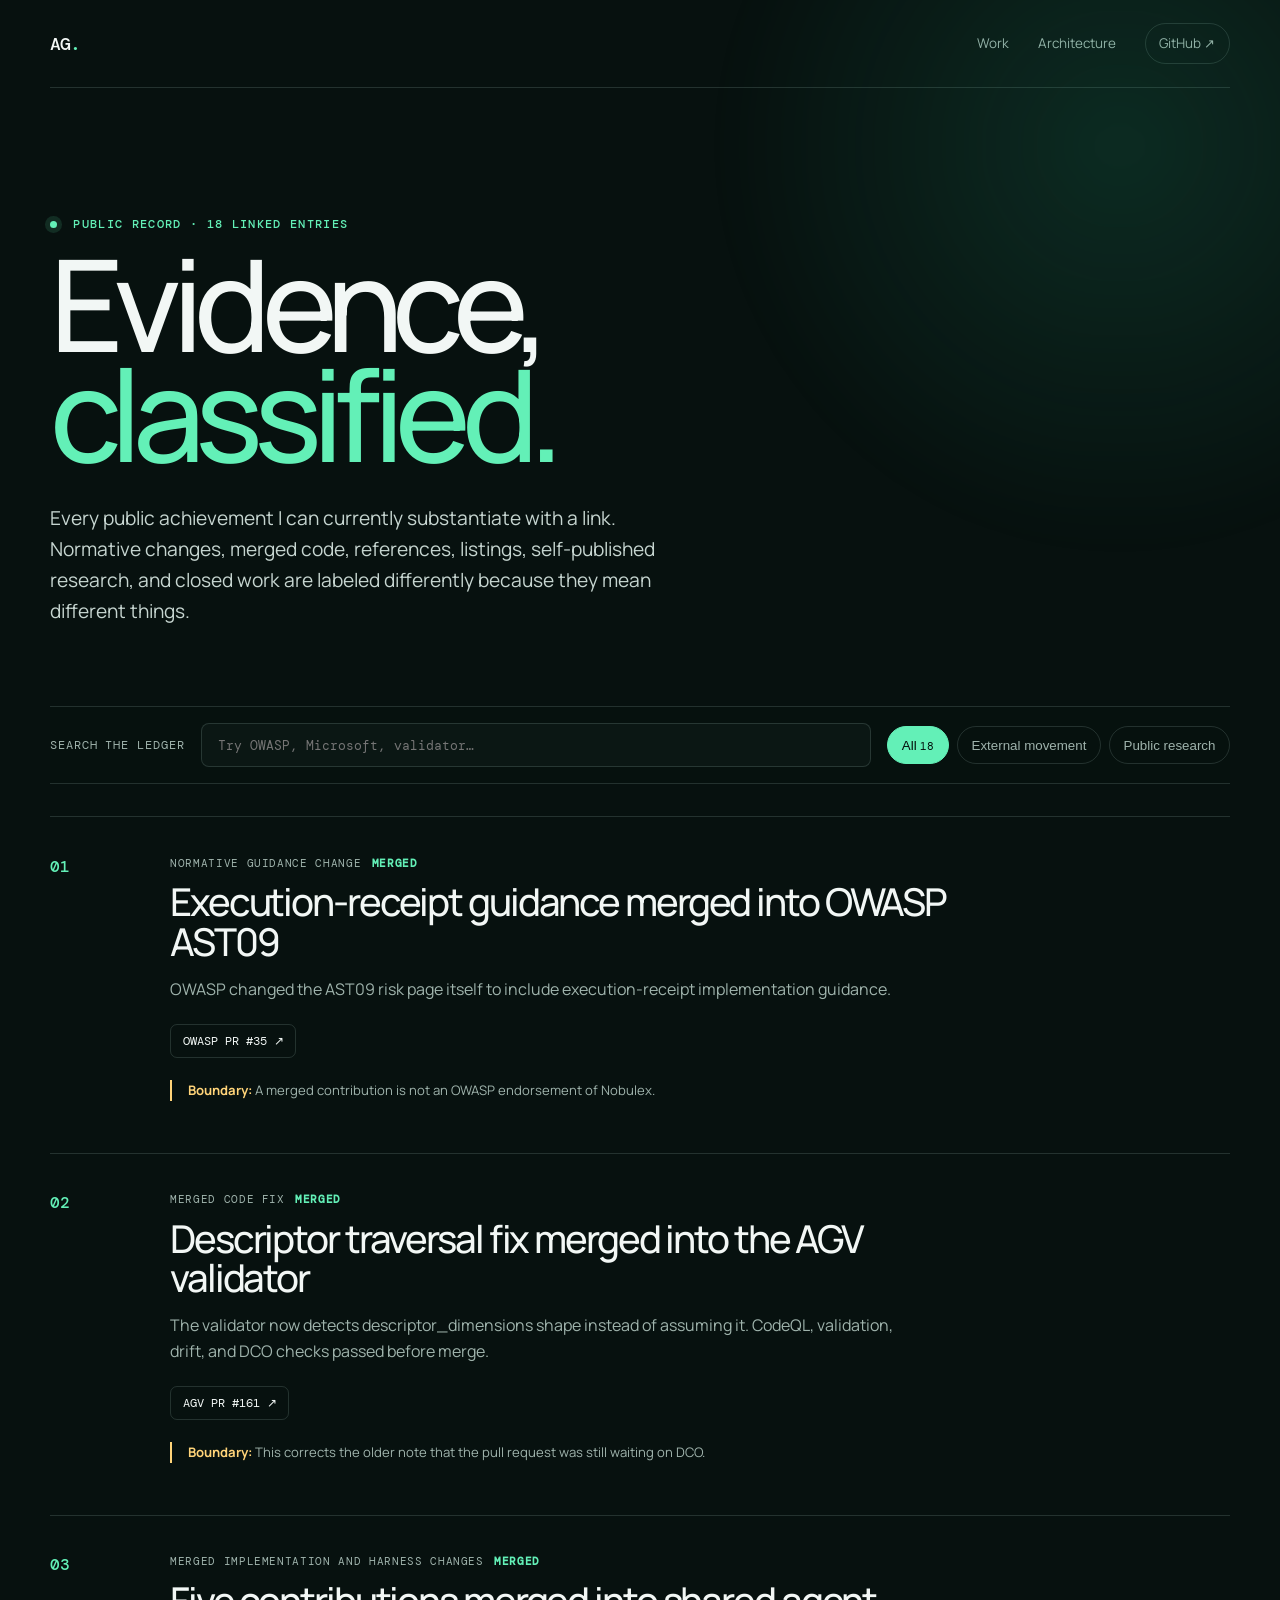
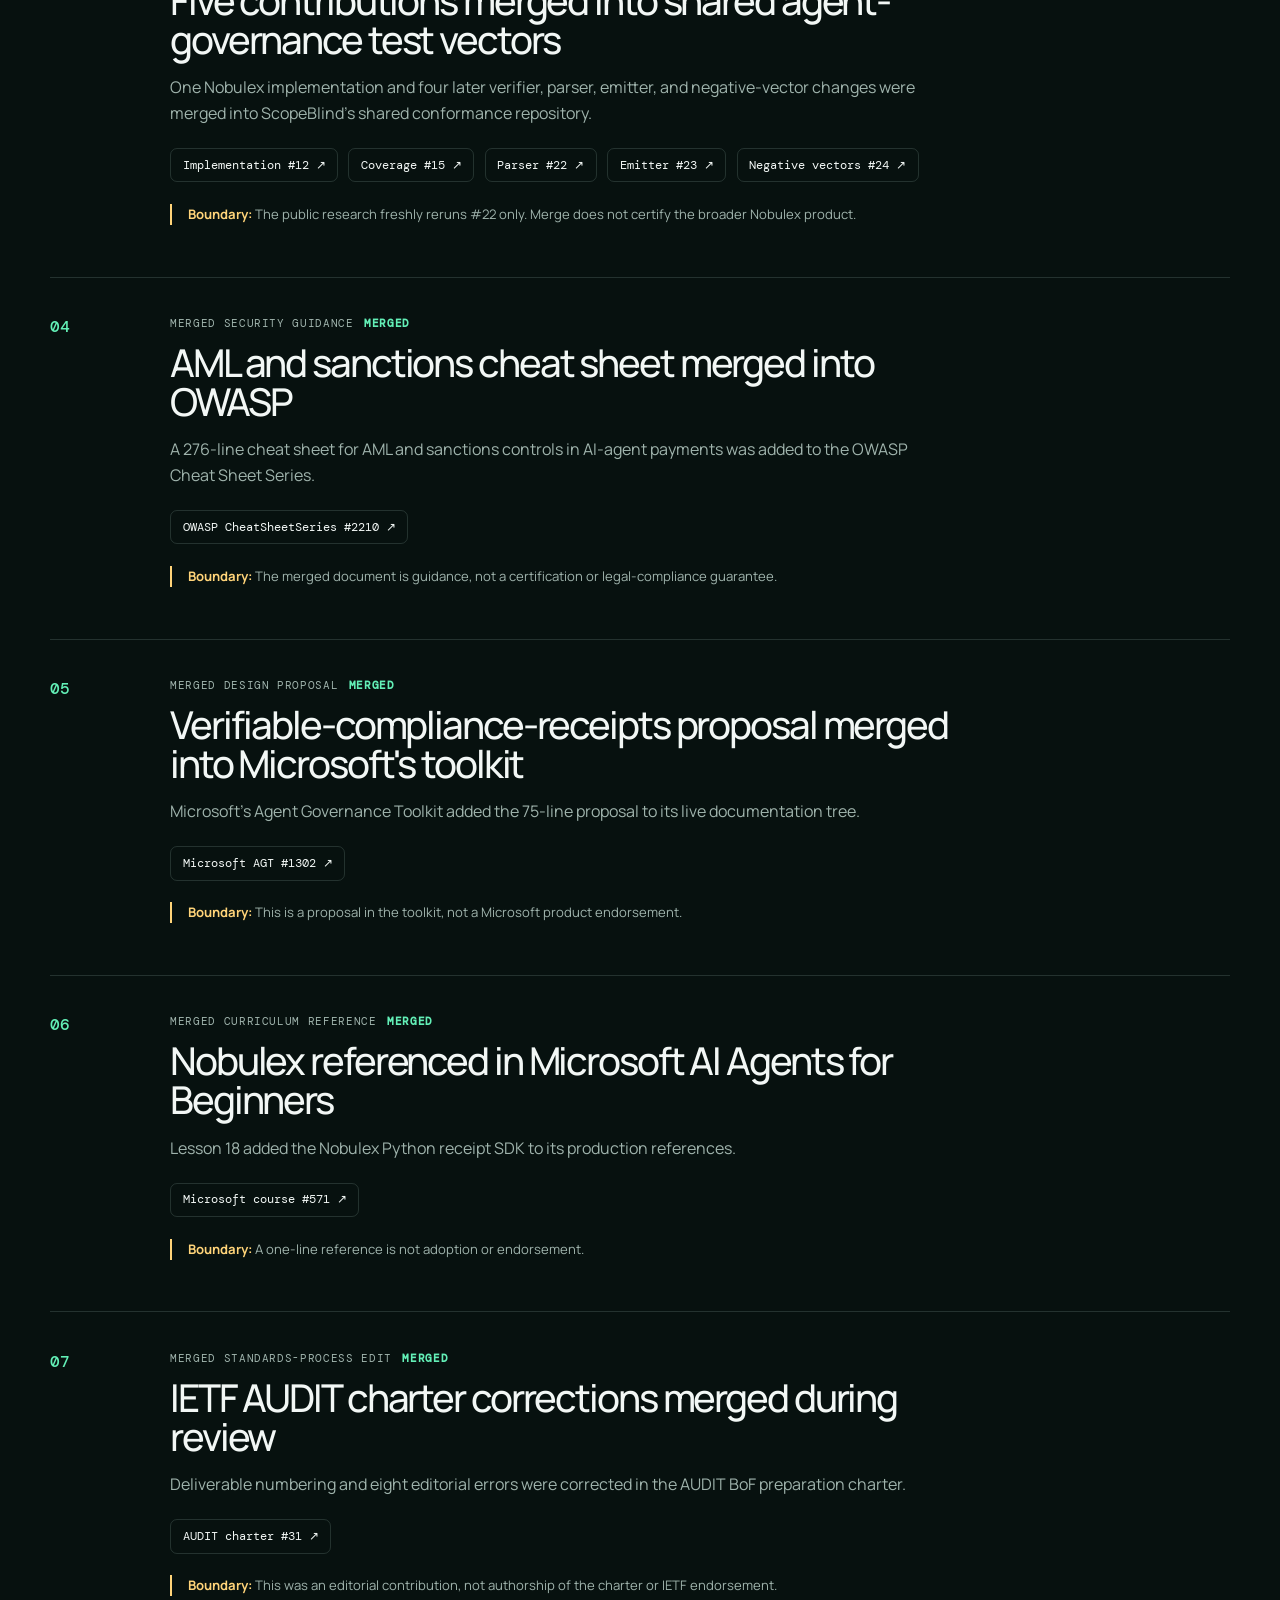
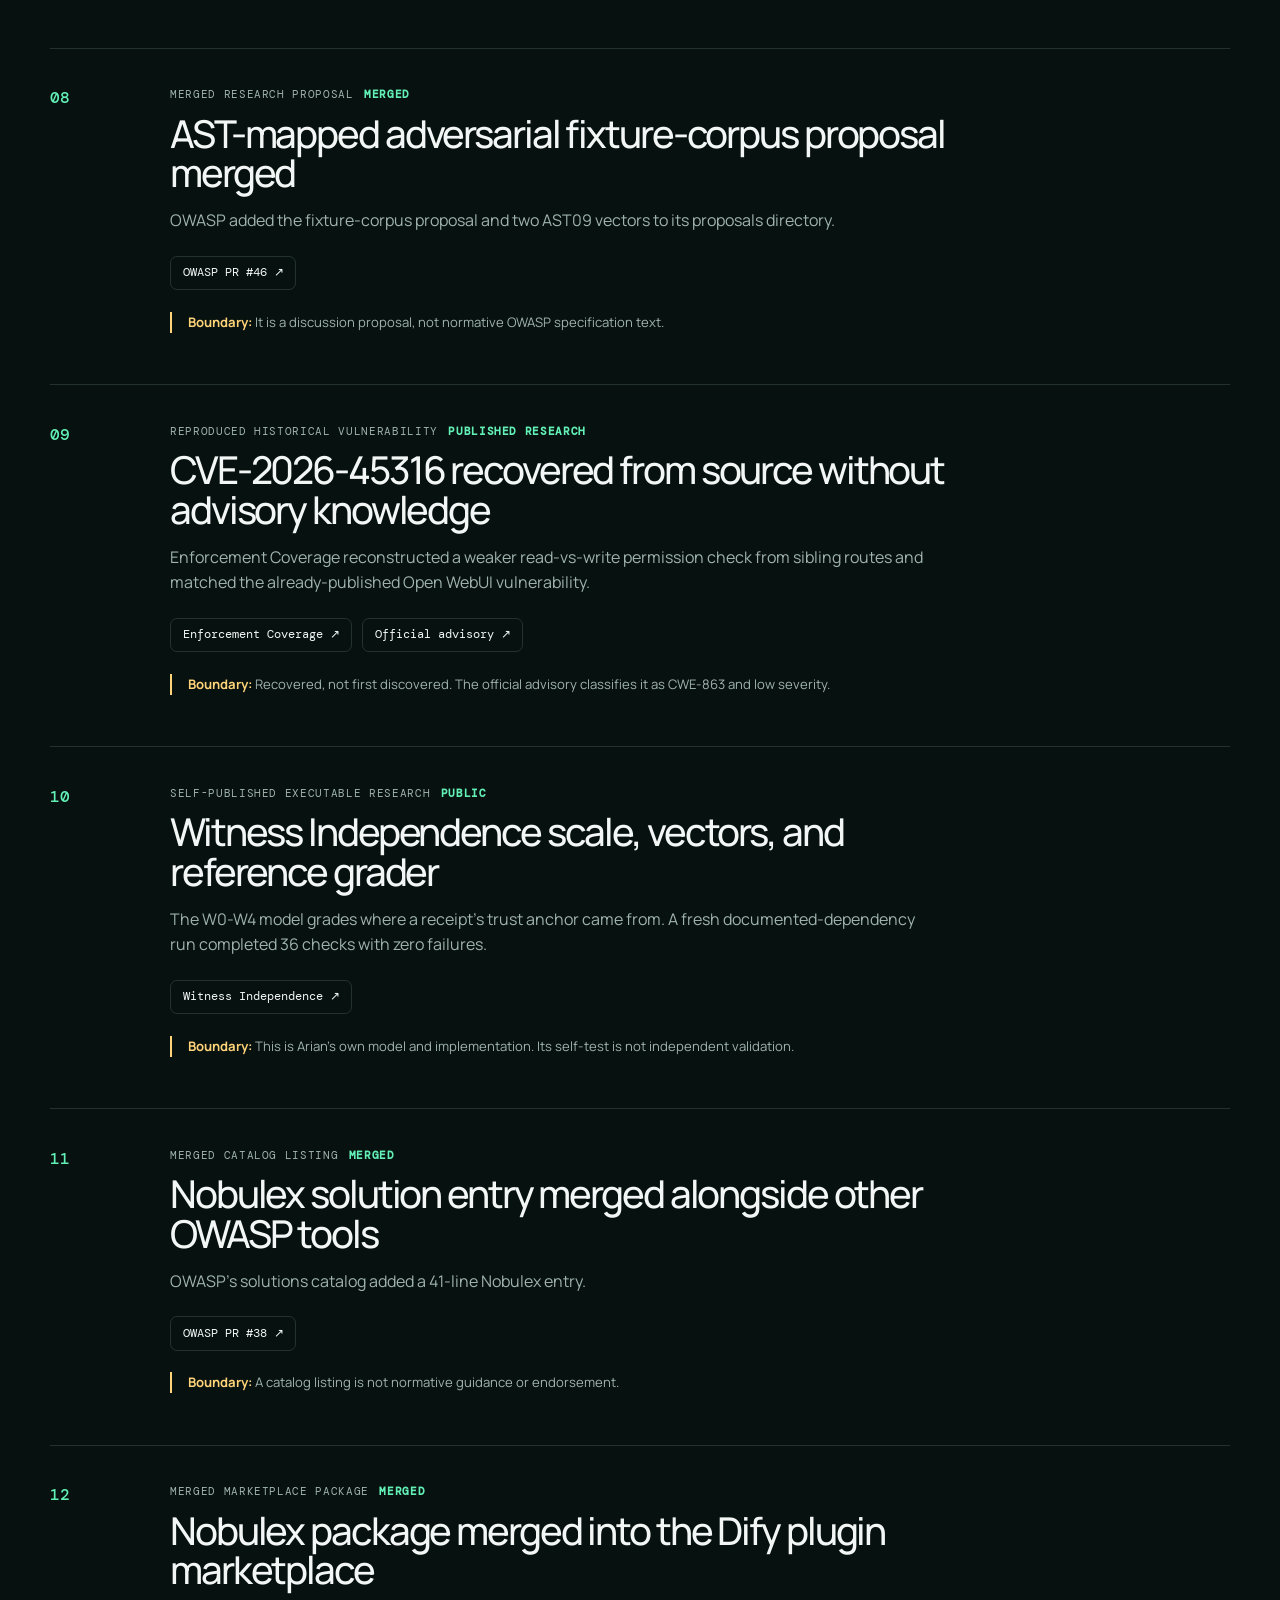
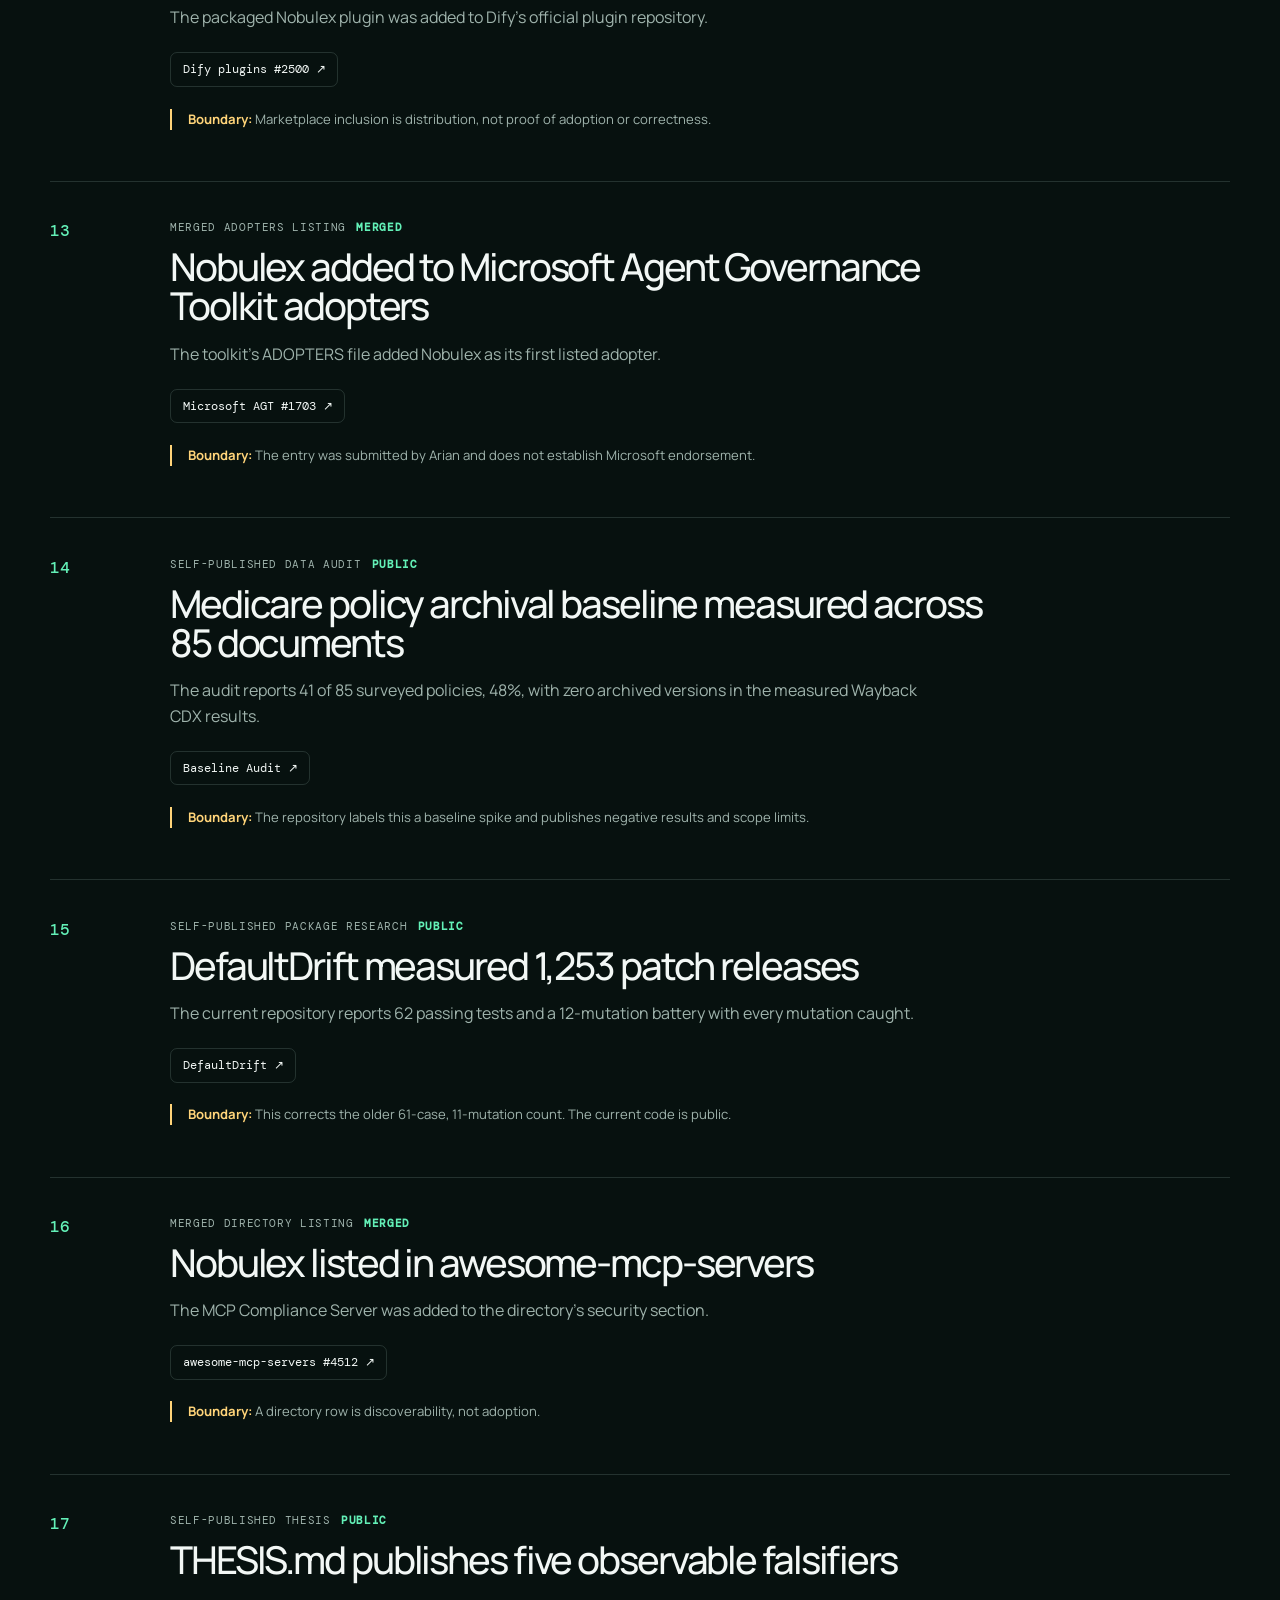
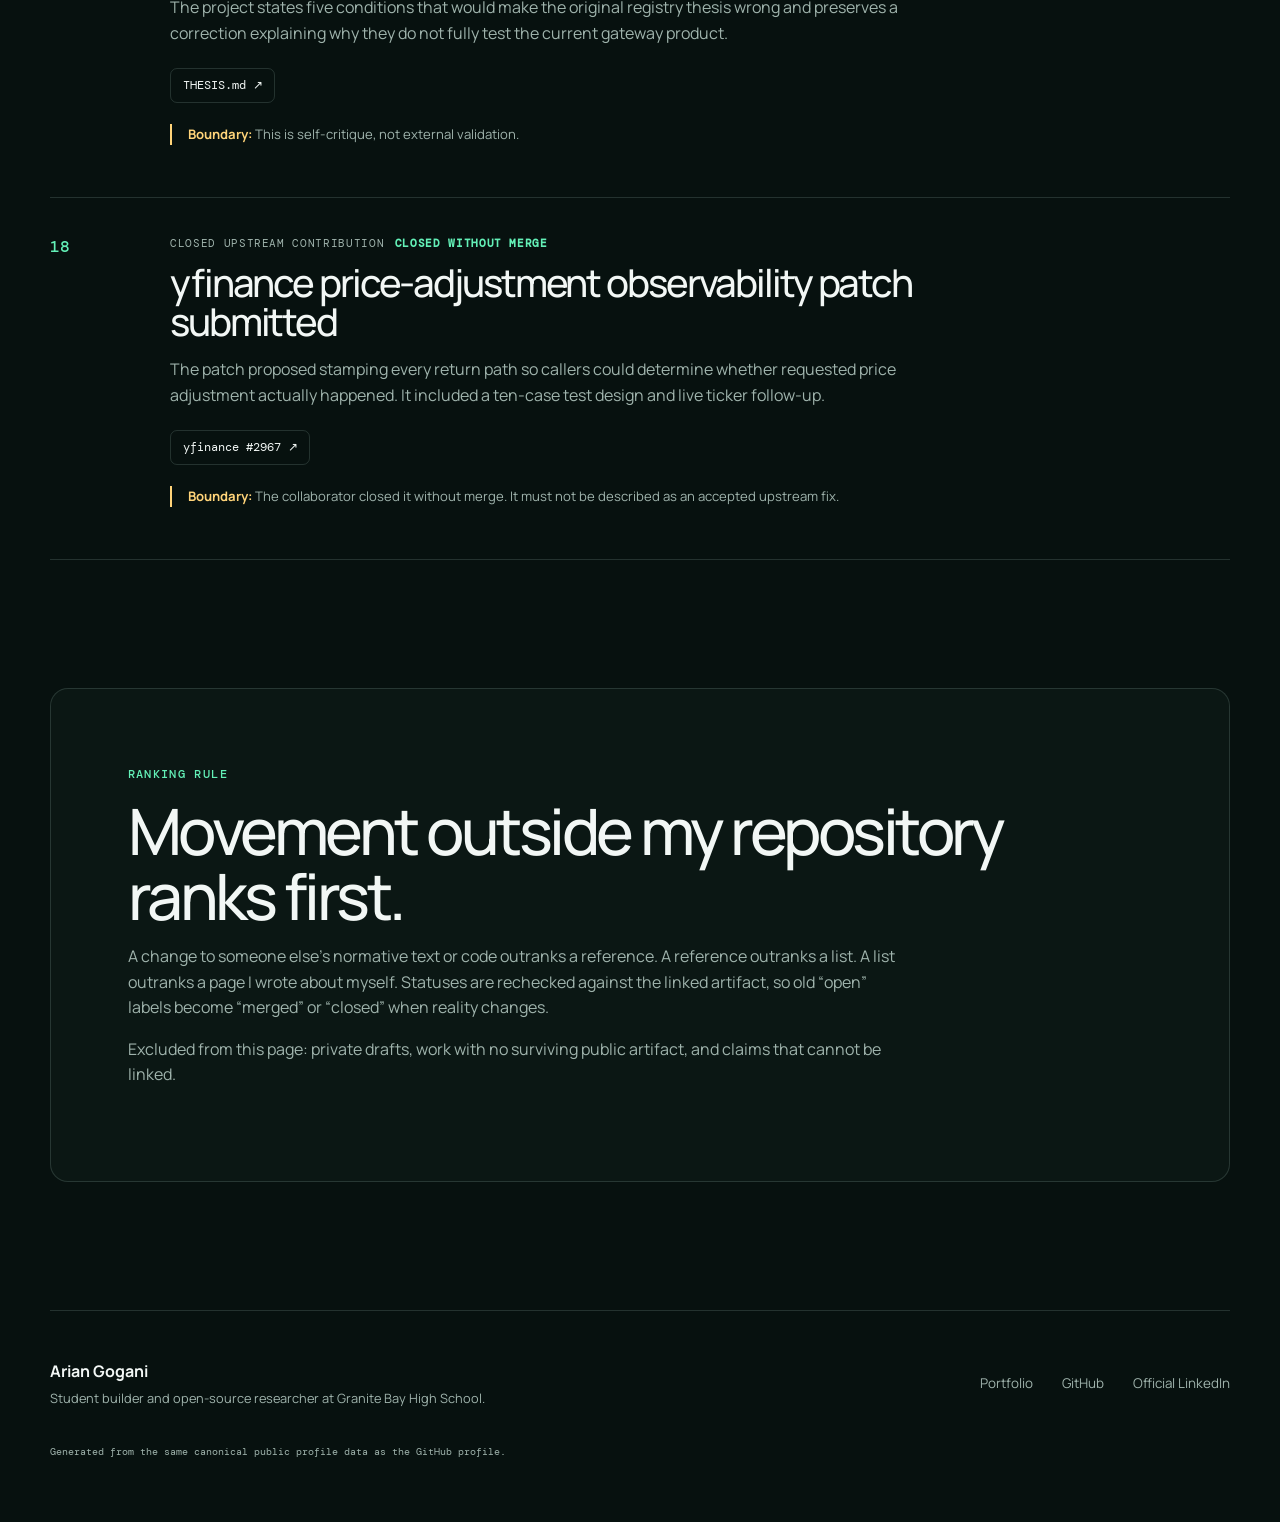
==== commit 1552419b: "fix stale portfolio stylesheet after ledger deploy Version the stylesheet URL so GitHub Pages client" ====
--- a/evidence.html
+++ b/evidence.html
@@ -15,7 +15,7 @@
   <link rel="preconnect" href="https://fonts.googleapis.com">
   <link rel="preconnect" href="https://fonts.gstatic.com" crossorigin>
   <link href="https://fonts.googleapis.com/css2?family=DM+Mono:wght@400;500&family=Manrope:wght@400;500;600;700&display=swap" rel="stylesheet">
-  <link rel="stylesheet" href="styles.css">
+  <link rel="stylesheet" href="styles.css?v=2">
   <script type="application/ld+json">{"@context":"https://schema.org","@type":"CollectionPage","name":"Arian Gogani Evidence Ledger","url":"https://arian-gogani.github.io/evidence.html","description":"Linked public record of Arian Gogani's merged contributions, research, listings, and closed work.","author":{"@type":"Person","name":"Arian Gogani","url":"https://arian-gogani.github.io"},"mainEntity":[{"@type":"CreativeWork","position":1,"name":"Execution-receipt guidance merged into OWASP AST09","url":"https://github.com/OWASP/www-project-agentic-skills-top-10/pull/35"},{"@type":"CreativeWork","position":2,"name":"Descriptor traversal fix merged into the AGV validator","url":"https://github.com/aeoess/agent-governance-vocabulary/pull/161"},{"@type":"CreativeWork","position":3,"name":"Five contributions merged into shared agent-governance test vectors","url":"https://github.com/ScopeBlind/agent-governance-testvectors/pull/12"},{"@type":"CreativeWork","position":4,"name":"AML and sanctions cheat sheet merged into OWASP","url":"https://github.com/OWASP/CheatSheetSeries/pull/2210"},{"@type":"CreativeWork","position":5,"name":"Verifiable-compliance-receipts proposal merged into Microsoft's toolkit","url":"https://github.com/microsoft/agent-governance-toolkit/pull/1302"},{"@type":"CreativeWork","position":6,"name":"Nobulex referenced in Microsoft AI Agents for Beginners","url":"https://github.com/microsoft/ai-agents-for-beginners/pull/571"},{"@type":"CreativeWork","position":7,"name":"IETF AUDIT charter corrections merged during review","url":"https://github.com/mirjak/audit-bof-preparation/pull/31"},{"@type":"CreativeWork","position":8,"name":"AST-mapped adversarial fixture-corpus proposal merged","url":"https://github.com/OWASP/www-project-agentic-skills-top-10/pull/46"},{"@type":"CreativeWork","position":9,"name":"CVE-2026-45316 recovered from source without advisory knowledge","url":"https://github.com/arian-gogani/enforcement-coverage"},{"@type":"CreativeWork","position":10,"name":"Witness Independence scale, vectors, and reference grader","url":"https://github.com/arian-gogani/witness-independence"},{"@type":"CreativeWork","position":11,"name":"Nobulex solution entry merged alongside other OWASP tools","url":"https://github.com/OWASP/www-project-agentic-skills-top-10/pull/38"},{"@type":"CreativeWork","position":12,"name":"Nobulex package merged into the Dify plugin marketplace","url":"https://github.com/langgenius/dify-plugins/pull/2500"},{"@type":"CreativeWork","position":13,"name":"Nobulex added to Microsoft Agent Governance Toolkit adopters","url":"https://github.com/microsoft/agent-governance-toolkit/pull/1703"},{"@type":"CreativeWork","position":14,"name":"Medicare policy archival baseline measured across 85 documents","url":"https://github.com/arian-gogani/baseline-audit"},{"@type":"CreativeWork","position":15,"name":"DefaultDrift measured 1,253 patch releases","url":"https://github.com/arian-gogani/defaultdrift"},{"@type":"CreativeWork","position":16,"name":"Nobulex listed in awesome-mcp-servers","url":"https://github.com/punkpeye/awesome-mcp-servers/pull/4512"},{"@type":"CreativeWork","position":17,"name":"THESIS.md publishes five observable falsifiers","url":"https://github.com/arian-gogani/nobulex-registry/blob/main/THESIS.md"},{"@type":"CreativeWork","position":18,"name":"yfinance price-adjustment observability patch submitted","url":"https://github.com/ranaroussi/yfinance/pull/2967"}]}</script>
   <script src="app.js" defer></script>
   <script src="evidence.js" defer></script>
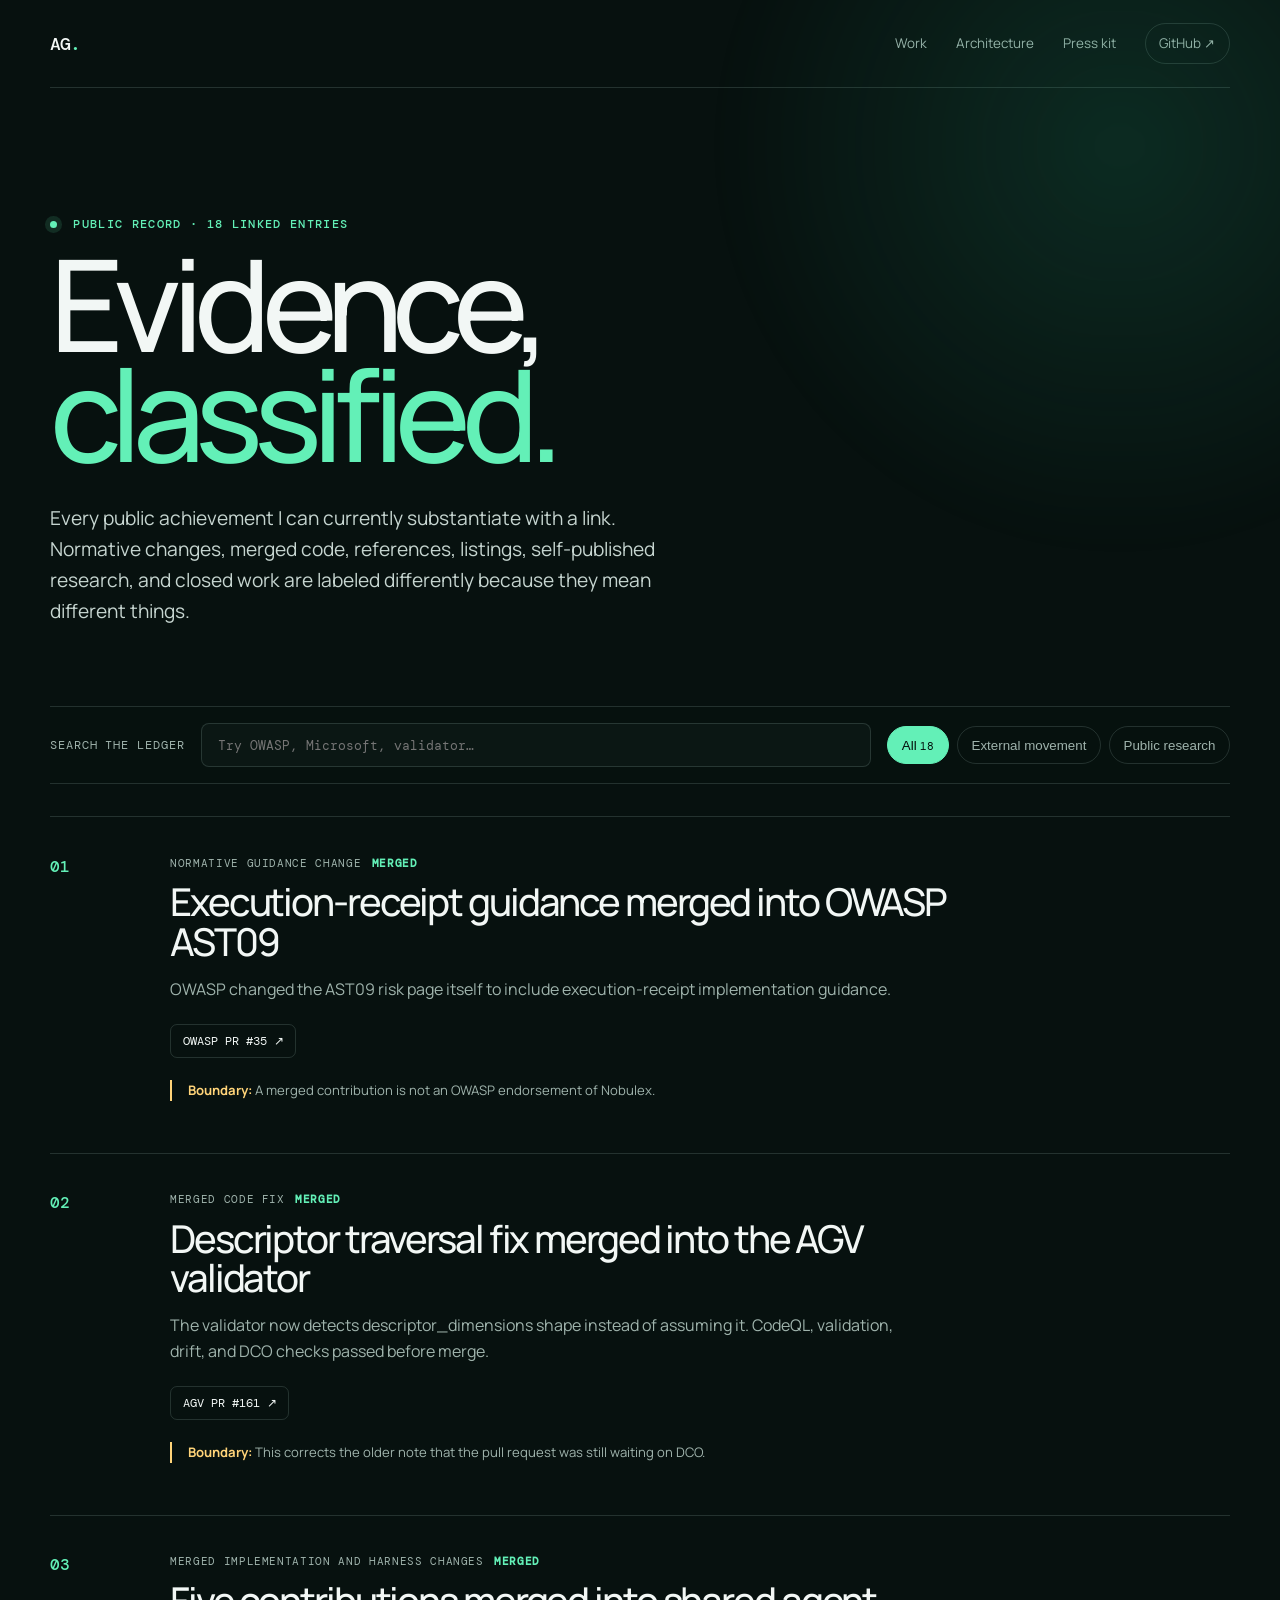
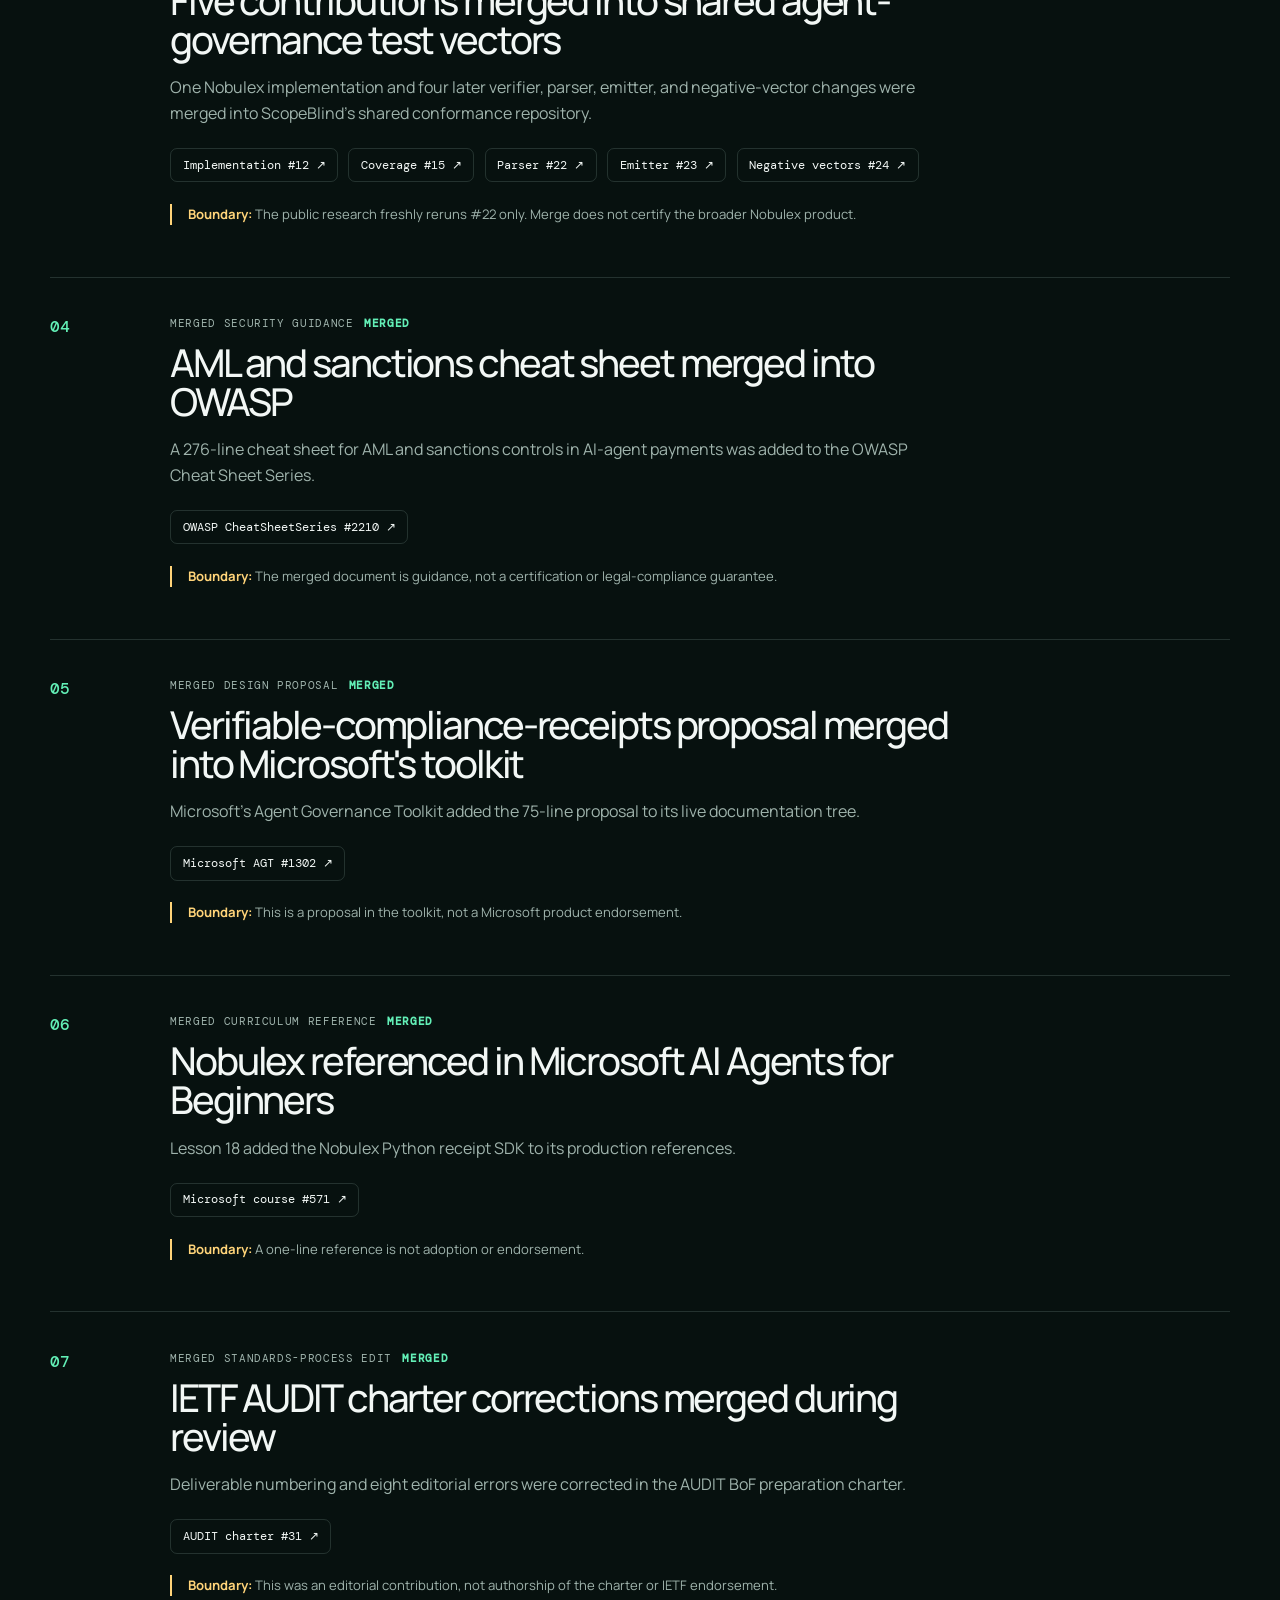
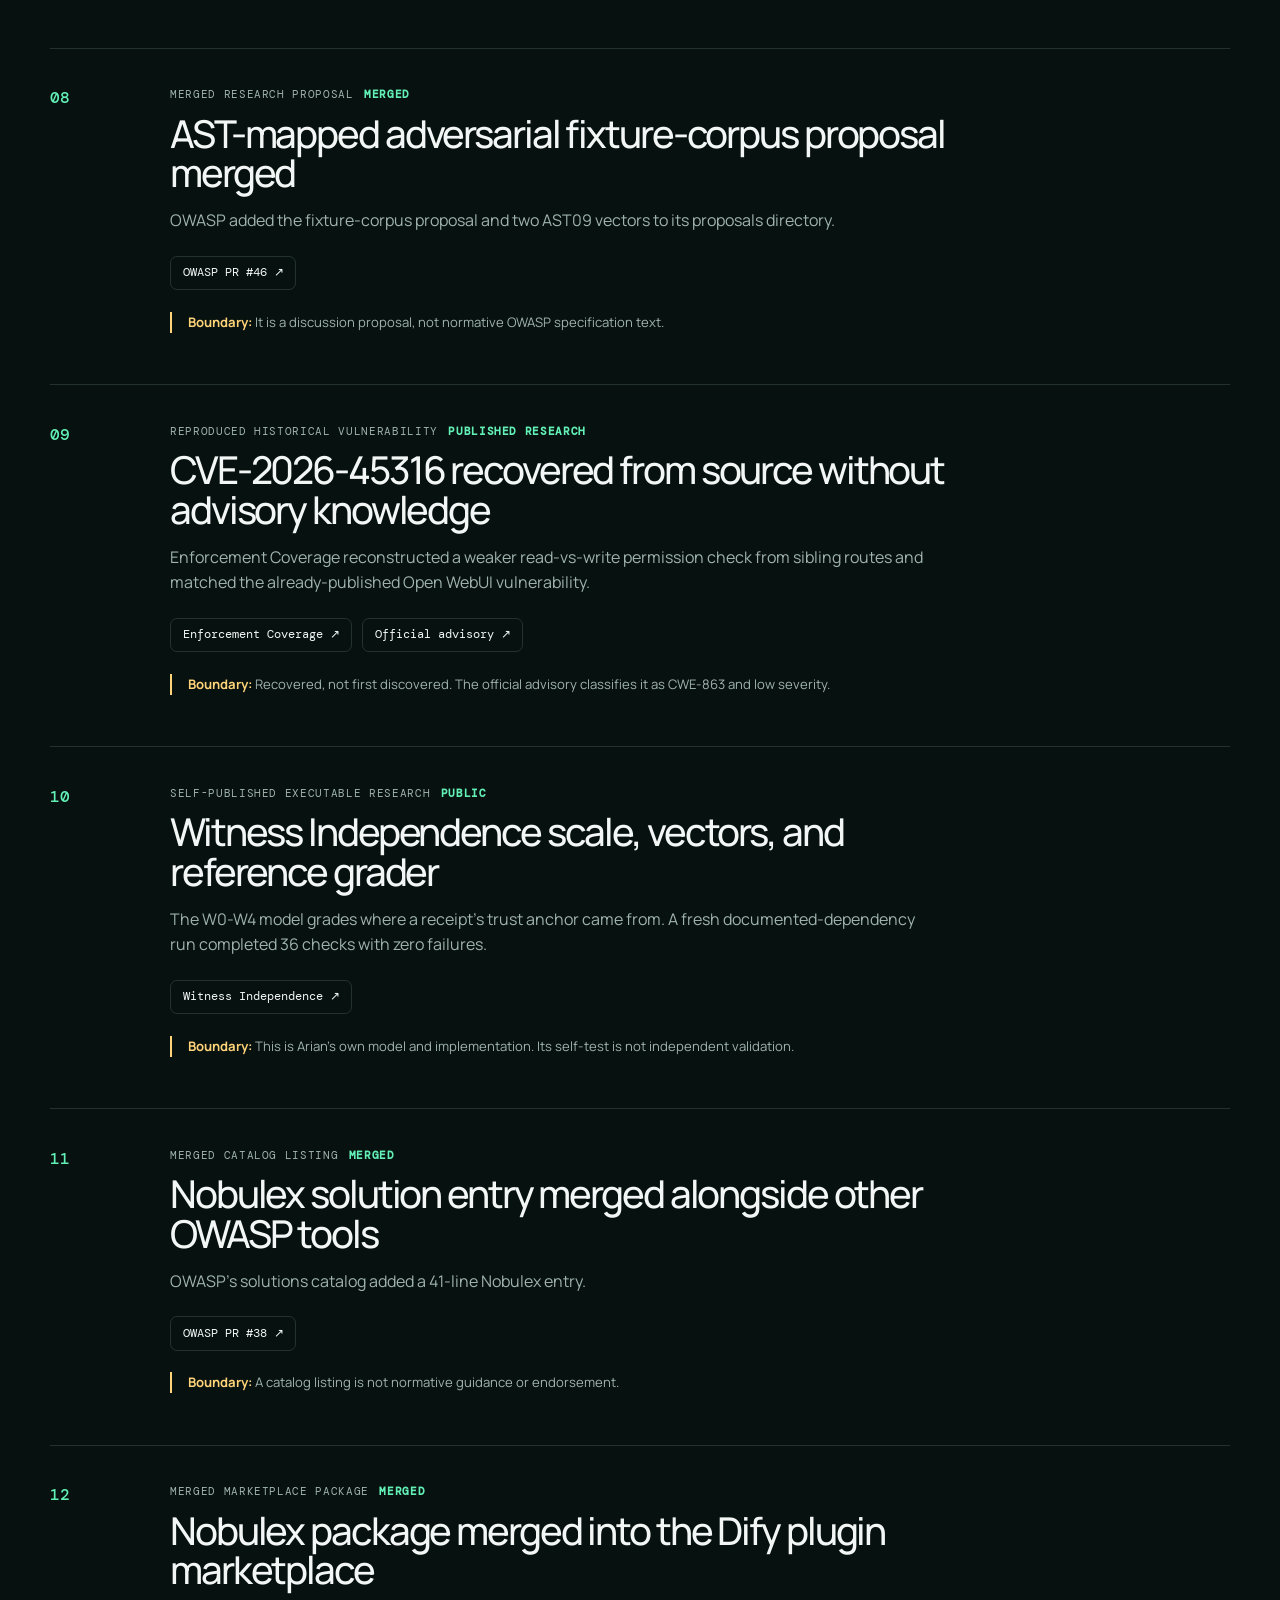
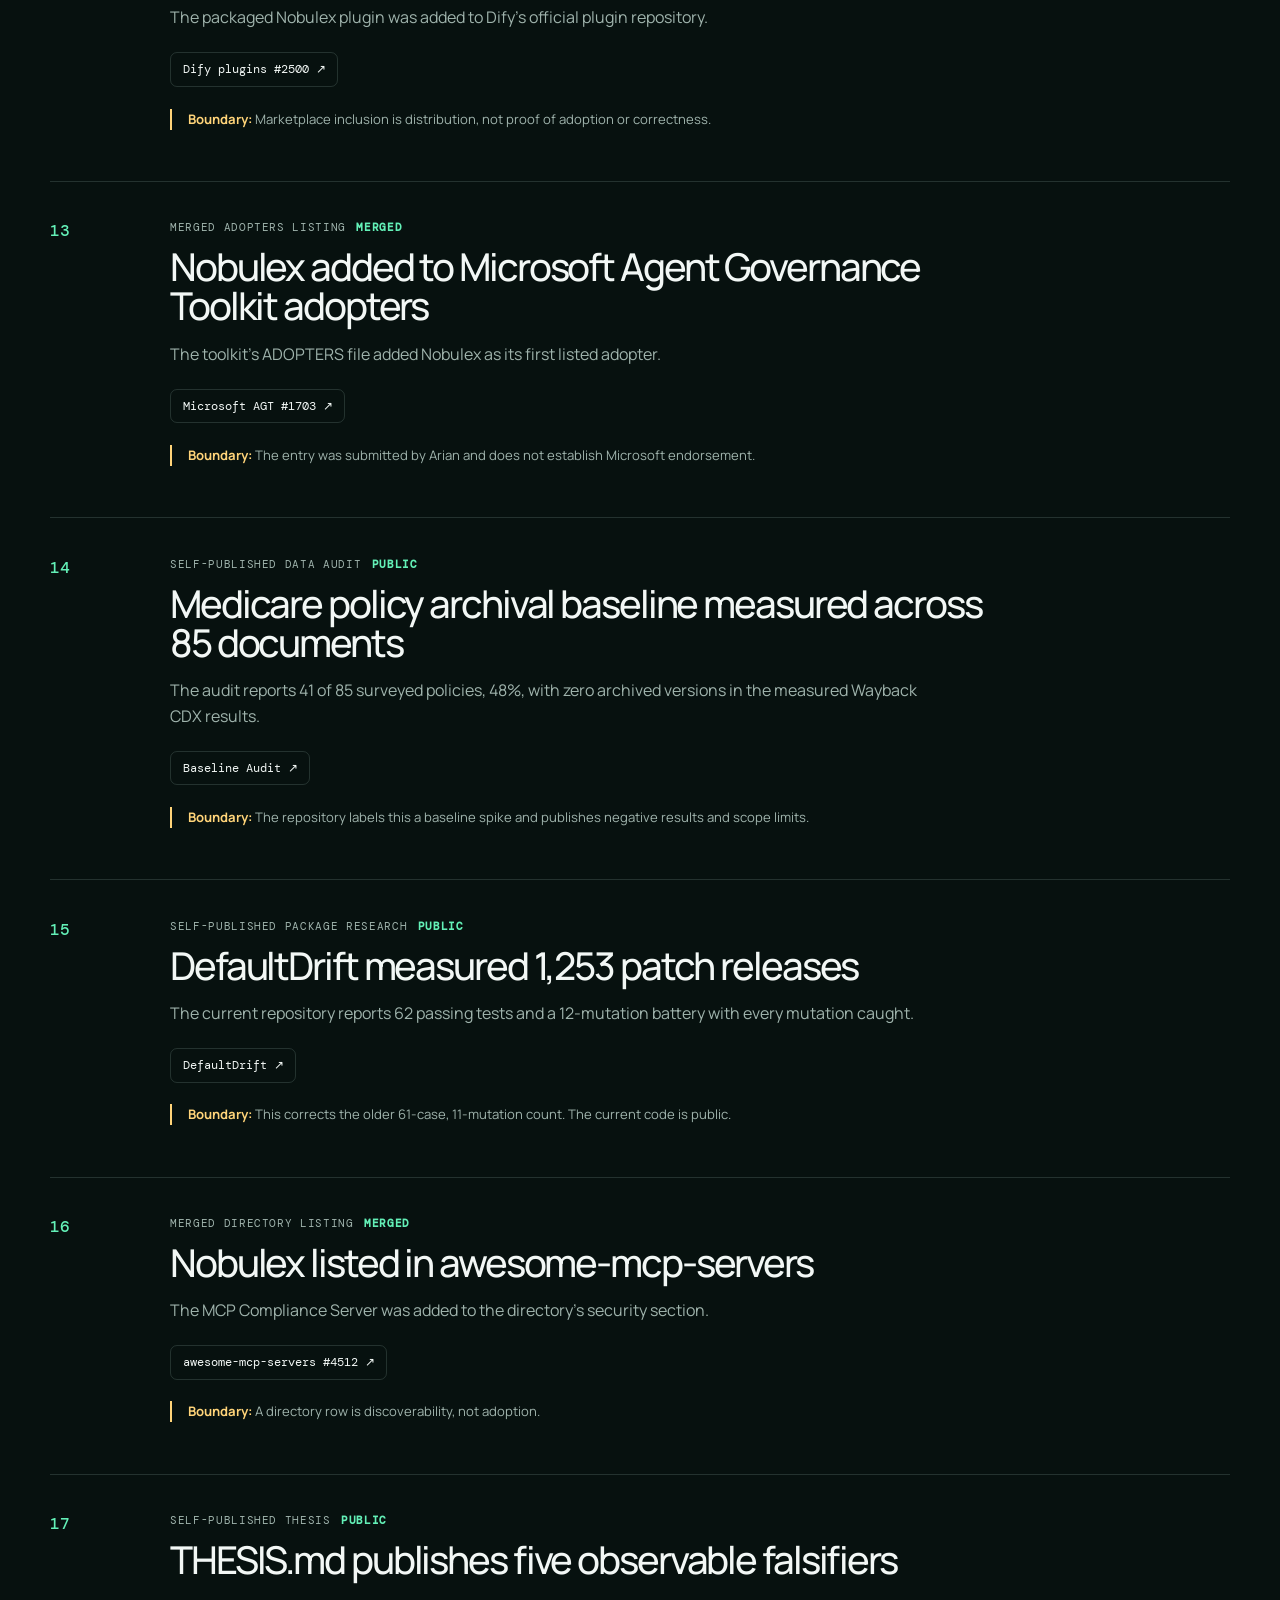
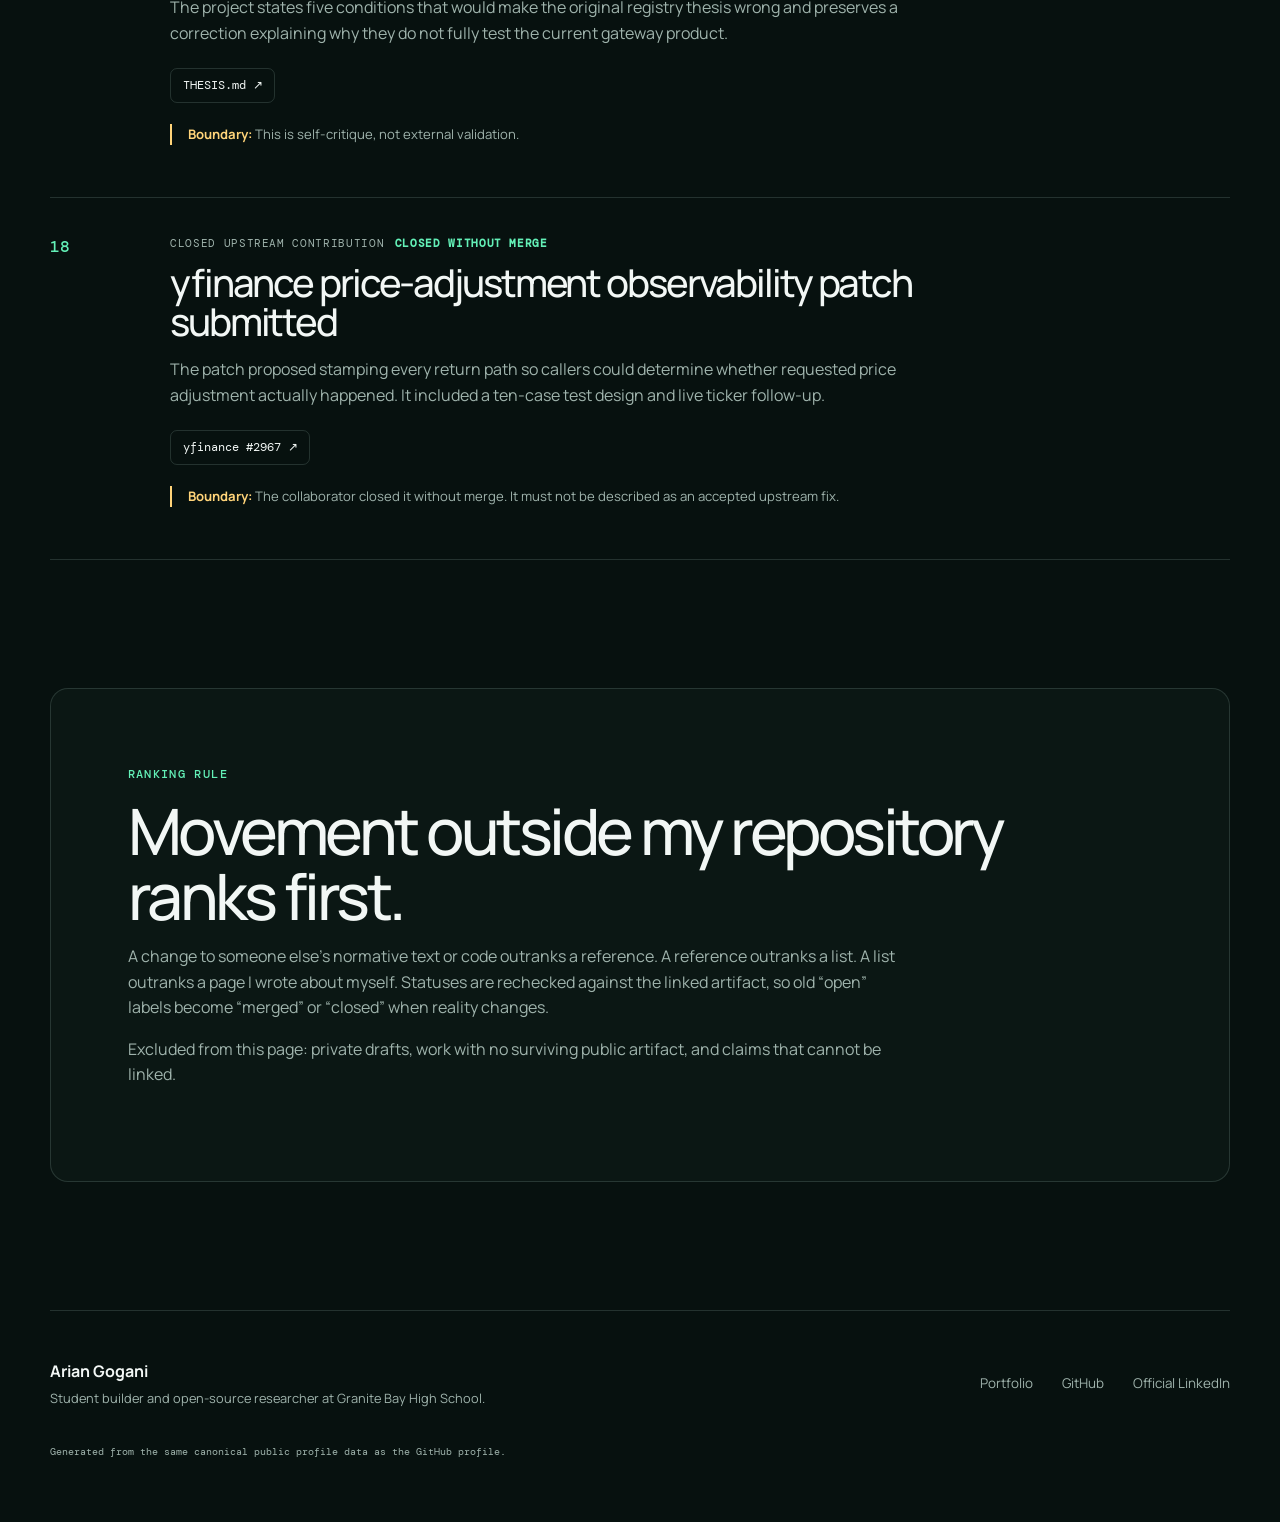
==== commit d8dd9645: "feat(portfolio): add verified press and school fact sheet Adds a generated press page with external " ====
--- a/evidence.html
+++ b/evidence.html
@@ -15,7 +15,8 @@
   <link rel="preconnect" href="https://fonts.googleapis.com">
   <link rel="preconnect" href="https://fonts.gstatic.com" crossorigin>
   <link href="https://fonts.googleapis.com/css2?family=DM+Mono:wght@400;500&family=Manrope:wght@400;500;600;700&display=swap" rel="stylesheet">
-  <link rel="stylesheet" href="styles.css?v=2">
+  <script>document.documentElement.classList.add("js")</script>
+  <link rel="stylesheet" href="styles.css?v=3">
   <script type="application/ld+json">{"@context":"https://schema.org","@type":"CollectionPage","name":"Arian Gogani Evidence Ledger","url":"https://arian-gogani.github.io/evidence.html","description":"Linked public record of Arian Gogani's merged contributions, research, listings, and closed work.","author":{"@type":"Person","name":"Arian Gogani","url":"https://arian-gogani.github.io"},"mainEntity":[{"@type":"CreativeWork","position":1,"name":"Execution-receipt guidance merged into OWASP AST09","url":"https://github.com/OWASP/www-project-agentic-skills-top-10/pull/35"},{"@type":"CreativeWork","position":2,"name":"Descriptor traversal fix merged into the AGV validator","url":"https://github.com/aeoess/agent-governance-vocabulary/pull/161"},{"@type":"CreativeWork","position":3,"name":"Five contributions merged into shared agent-governance test vectors","url":"https://github.com/ScopeBlind/agent-governance-testvectors/pull/12"},{"@type":"CreativeWork","position":4,"name":"AML and sanctions cheat sheet merged into OWASP","url":"https://github.com/OWASP/CheatSheetSeries/pull/2210"},{"@type":"CreativeWork","position":5,"name":"Verifiable-compliance-receipts proposal merged into Microsoft's toolkit","url":"https://github.com/microsoft/agent-governance-toolkit/pull/1302"},{"@type":"CreativeWork","position":6,"name":"Nobulex referenced in Microsoft AI Agents for Beginners","url":"https://github.com/microsoft/ai-agents-for-beginners/pull/571"},{"@type":"CreativeWork","position":7,"name":"IETF AUDIT charter corrections merged during review","url":"https://github.com/mirjak/audit-bof-preparation/pull/31"},{"@type":"CreativeWork","position":8,"name":"AST-mapped adversarial fixture-corpus proposal merged","url":"https://github.com/OWASP/www-project-agentic-skills-top-10/pull/46"},{"@type":"CreativeWork","position":9,"name":"CVE-2026-45316 recovered from source without advisory knowledge","url":"https://github.com/arian-gogani/enforcement-coverage"},{"@type":"CreativeWork","position":10,"name":"Witness Independence scale, vectors, and reference grader","url":"https://github.com/arian-gogani/witness-independence"},{"@type":"CreativeWork","position":11,"name":"Nobulex solution entry merged alongside other OWASP tools","url":"https://github.com/OWASP/www-project-agentic-skills-top-10/pull/38"},{"@type":"CreativeWork","position":12,"name":"Nobulex package merged into the Dify plugin marketplace","url":"https://github.com/langgenius/dify-plugins/pull/2500"},{"@type":"CreativeWork","position":13,"name":"Nobulex added to Microsoft Agent Governance Toolkit adopters","url":"https://github.com/microsoft/agent-governance-toolkit/pull/1703"},{"@type":"CreativeWork","position":14,"name":"Medicare policy archival baseline measured across 85 documents","url":"https://github.com/arian-gogani/baseline-audit"},{"@type":"CreativeWork","position":15,"name":"DefaultDrift measured 1,253 patch releases","url":"https://github.com/arian-gogani/defaultdrift"},{"@type":"CreativeWork","position":16,"name":"Nobulex listed in awesome-mcp-servers","url":"https://github.com/punkpeye/awesome-mcp-servers/pull/4512"},{"@type":"CreativeWork","position":17,"name":"THESIS.md publishes five observable falsifiers","url":"https://github.com/arian-gogani/nobulex-registry/blob/main/THESIS.md"},{"@type":"CreativeWork","position":18,"name":"yfinance price-adjustment observability patch submitted","url":"https://github.com/ranaroussi/yfinance/pull/2967"}]}</script>
   <script src="app.js" defer></script>
   <script src="evidence.js" defer></script>
@@ -28,6 +29,7 @@
     <nav aria-label="Main navigation">
       <a href="index.html#work">Work</a>
       <a href="index.html#architecture">Architecture</a>
+      <a href="press.html">Press kit</a>
       <a class="nav-cta" href="https://github.com/arian-gogani">GitHub ↗</a>
     </nav>
   </header>
--- a/styles.css
+++ b/styles.css
@@ -145,6 +145,22 @@
 .ledger-empty { padding: 4rem 0; color: var(--muted); text-align: center; }
 .ledger-method { margin: 8rem 0; padding: clamp(2rem, 6vw, 5rem); background: var(--surface); border: 1px solid var(--line); border-radius: 18px; }
 .ledger-method > p:not(.eyebrow) { max-width: 780px; color: var(--muted); }
+.press-hero { max-width: 1000px; padding: 8rem 0 5rem; }
+.press-hero h1 { font-size: clamp(4.2rem, 10vw, 8.8rem); }
+.press-summary { max-width: 900px; margin: 0 0 2rem; padding: clamp(2rem, 5vw, 4rem); background: var(--surface); border: 1px solid var(--line); border-radius: 18px; }
+.press-summary > p:not(.eyebrow) { color: #c6d5d0; font-size: clamp(1rem, 1.5vw, 1.2rem); }
+.press-records { display: grid; grid-template-columns: repeat(2, 1fr); gap: 1rem; }
+.press-record { padding: 1.7rem; background: var(--surface); border: 1px solid var(--line); border-radius: 14px; }
+.press-record h3 { margin: .3rem 0 1rem; font-size: clamp(1.3rem, 2.3vw, 2rem); line-height: 1.12; }
+.press-record > p:not(.ledger-caveat) { color: var(--muted); }
+.press-record .ledger-caveat { margin-top: 1.3rem; }
+.press-facts { padding-top: 7rem; }
+.press-grid { display: grid; grid-template-columns: repeat(2, 1fr); gap: 1rem; padding: 8rem 0 0; }
+.press-note { padding: clamp(2rem, 4vw, 3rem); background: var(--surface); border: 1px solid rgba(99, 240, 183, .28); border-radius: 18px; }
+.press-note.caution { border-color: rgba(255, 212, 121, .28); }
+.press-note h2 { font-size: clamp(2rem, 4vw, 3.4rem); }
+.press-note ul { padding-left: 1.2rem; color: var(--muted); }
+.press-note li + li { margin-top: .8rem; }
 .principle { margin: 10rem 0 6rem; padding: clamp(2rem, 6vw, 5rem); border-radius: 18px; background: var(--ink); color: #08120f; }
 .principle .eyebrow { color: #167d59; }
 .principle blockquote { max-width: 900px; margin: 1.5rem 0; font-size: clamp(2.1rem, 5vw, 4.6rem); line-height: 1.03; letter-spacing: -.055em; }
@@ -153,8 +169,9 @@
 footer { display: grid; grid-template-columns: 1fr auto; gap: 2rem; padding: 3rem 0 4rem; border-top: 1px solid var(--line); }
 footer p { margin: .25rem 0 0; color: var(--muted); font-size: .8rem; }
 .identity-note { grid-column: 1 / -1; font: .64rem "DM Mono", monospace; }
-.reveal { opacity: 0; transform: translateY(18px); transition: opacity .65s ease, transform .65s ease; }
-.reveal.visible { opacity: 1; transform: none; }
+.reveal { opacity: 1; transform: none; }
+.js .reveal { opacity: 0; transform: translateY(18px); transition: opacity .65s ease, transform .65s ease; }
+.js .reveal.visible { opacity: 1; transform: none; }
 
 @media (max-width: 850px) {
   .site-header nav a:not(.nav-cta) { display: none; }
@@ -169,6 +186,7 @@
   footer { grid-template-columns: 1fr; }
   .identity-note { grid-column: 1; }
   .ledger-controls { position: static; grid-template-columns: 1fr; }
+  .press-records, .press-grid { grid-template-columns: 1fr; }
 }
 
 @media (max-width: 520px) {
@@ -185,5 +203,5 @@
 
 @media (prefers-reduced-motion: reduce) {
   html { scroll-behavior: auto; }
-  .reveal { opacity: 1; transform: none; transition: none; }
-}
+  .js .reveal { opacity: 1; transform: none; transition: none; }
+}
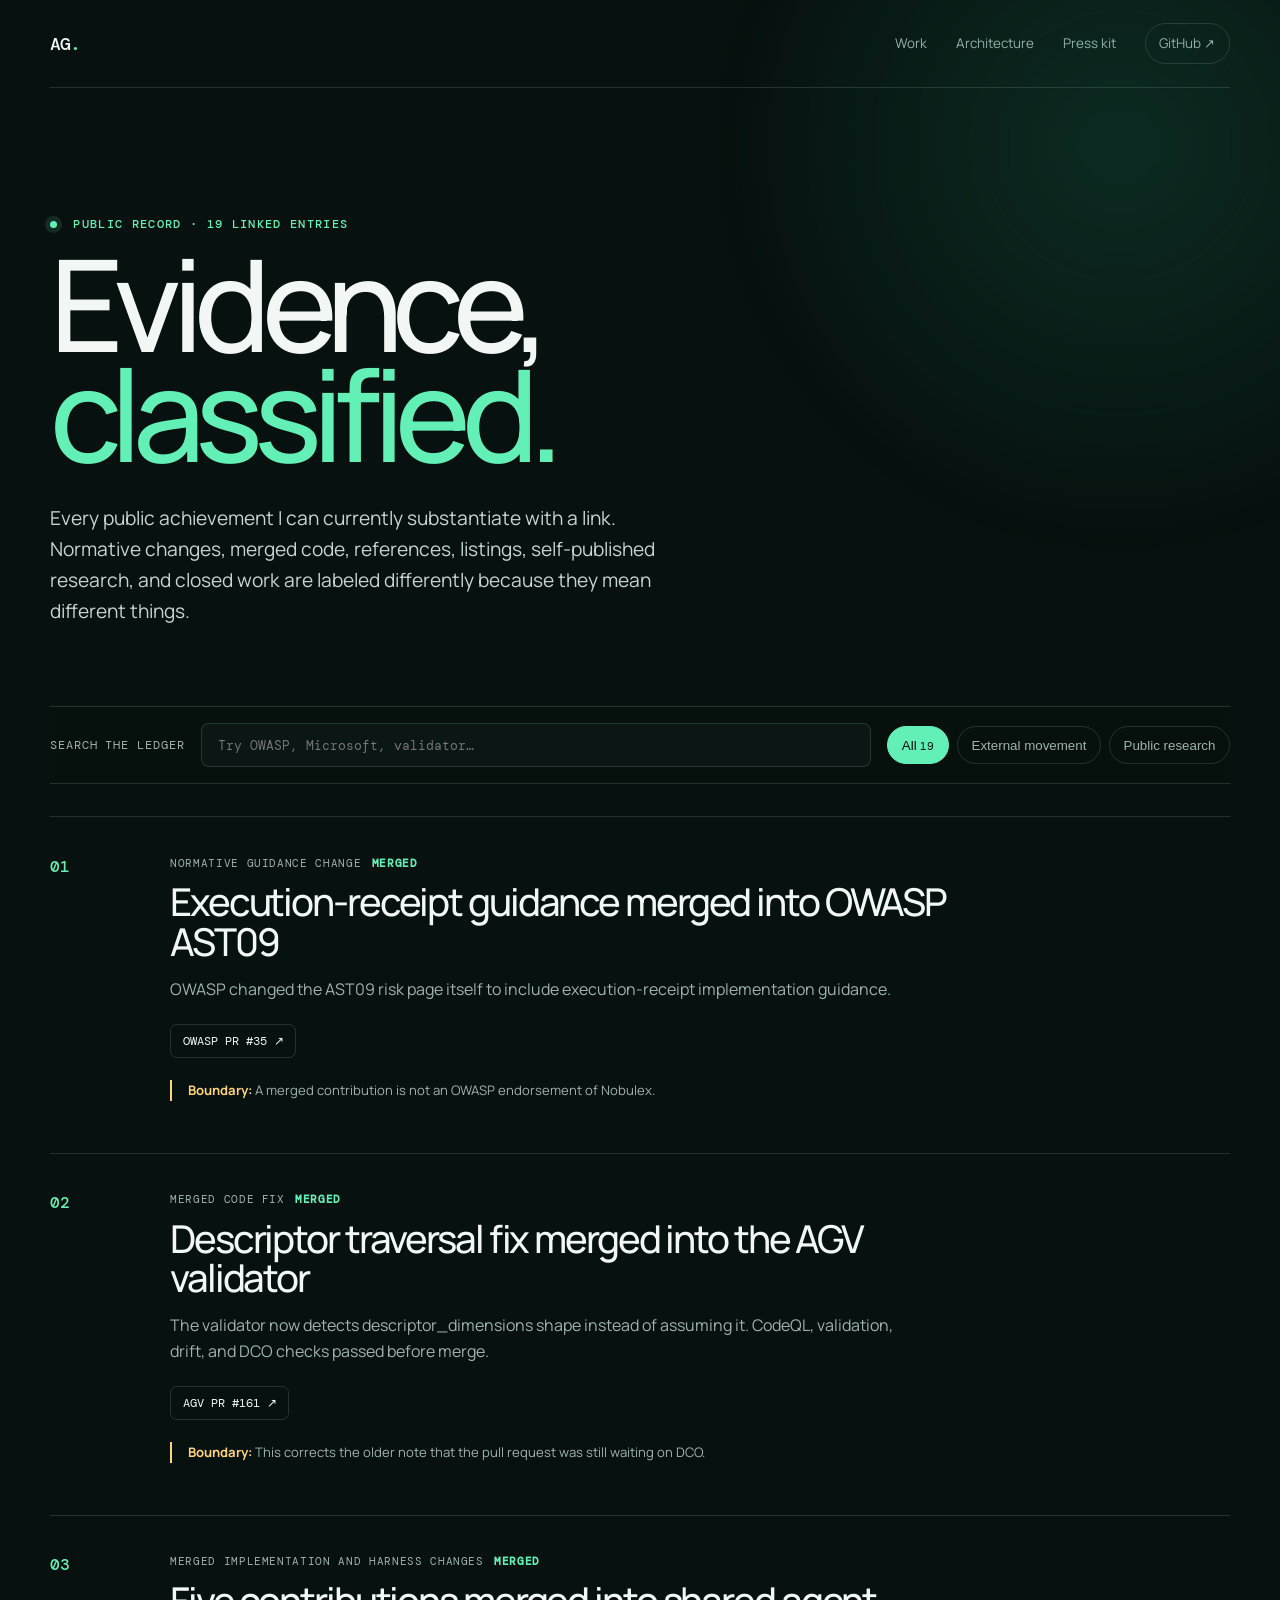
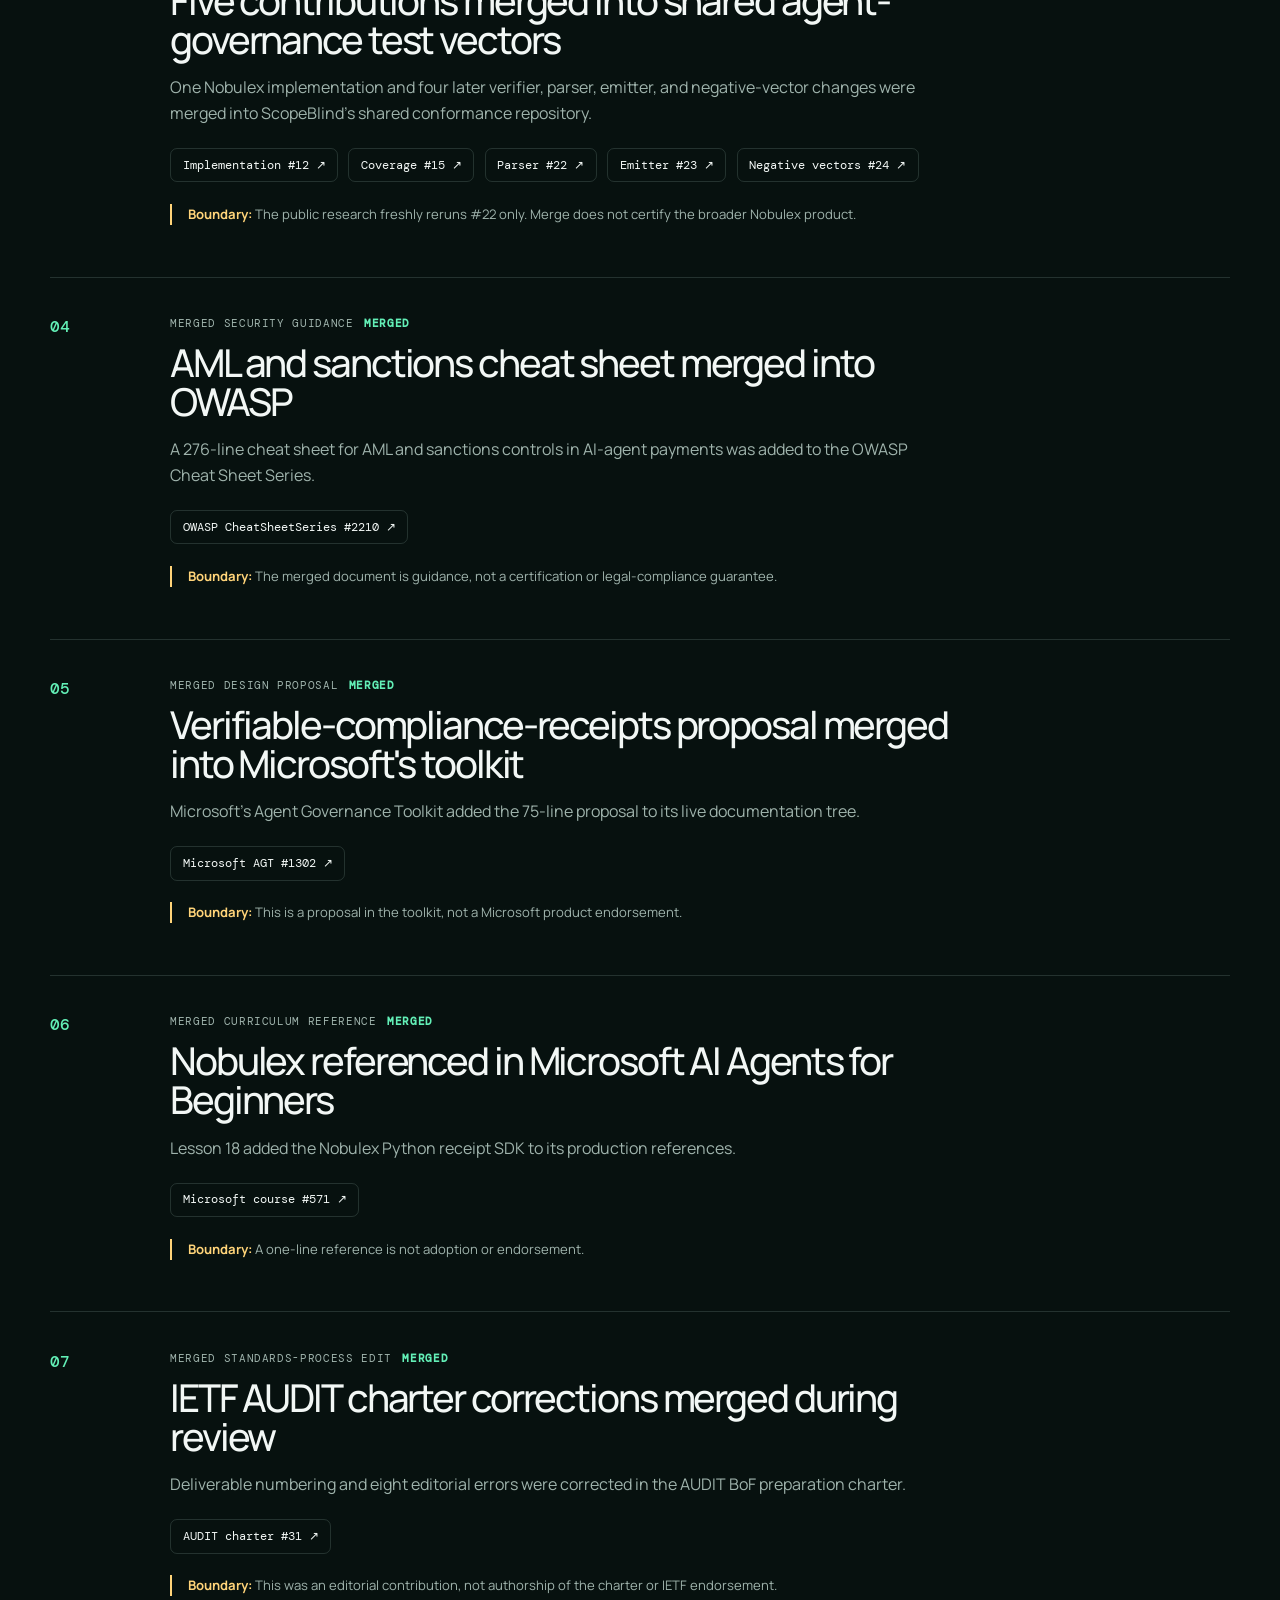
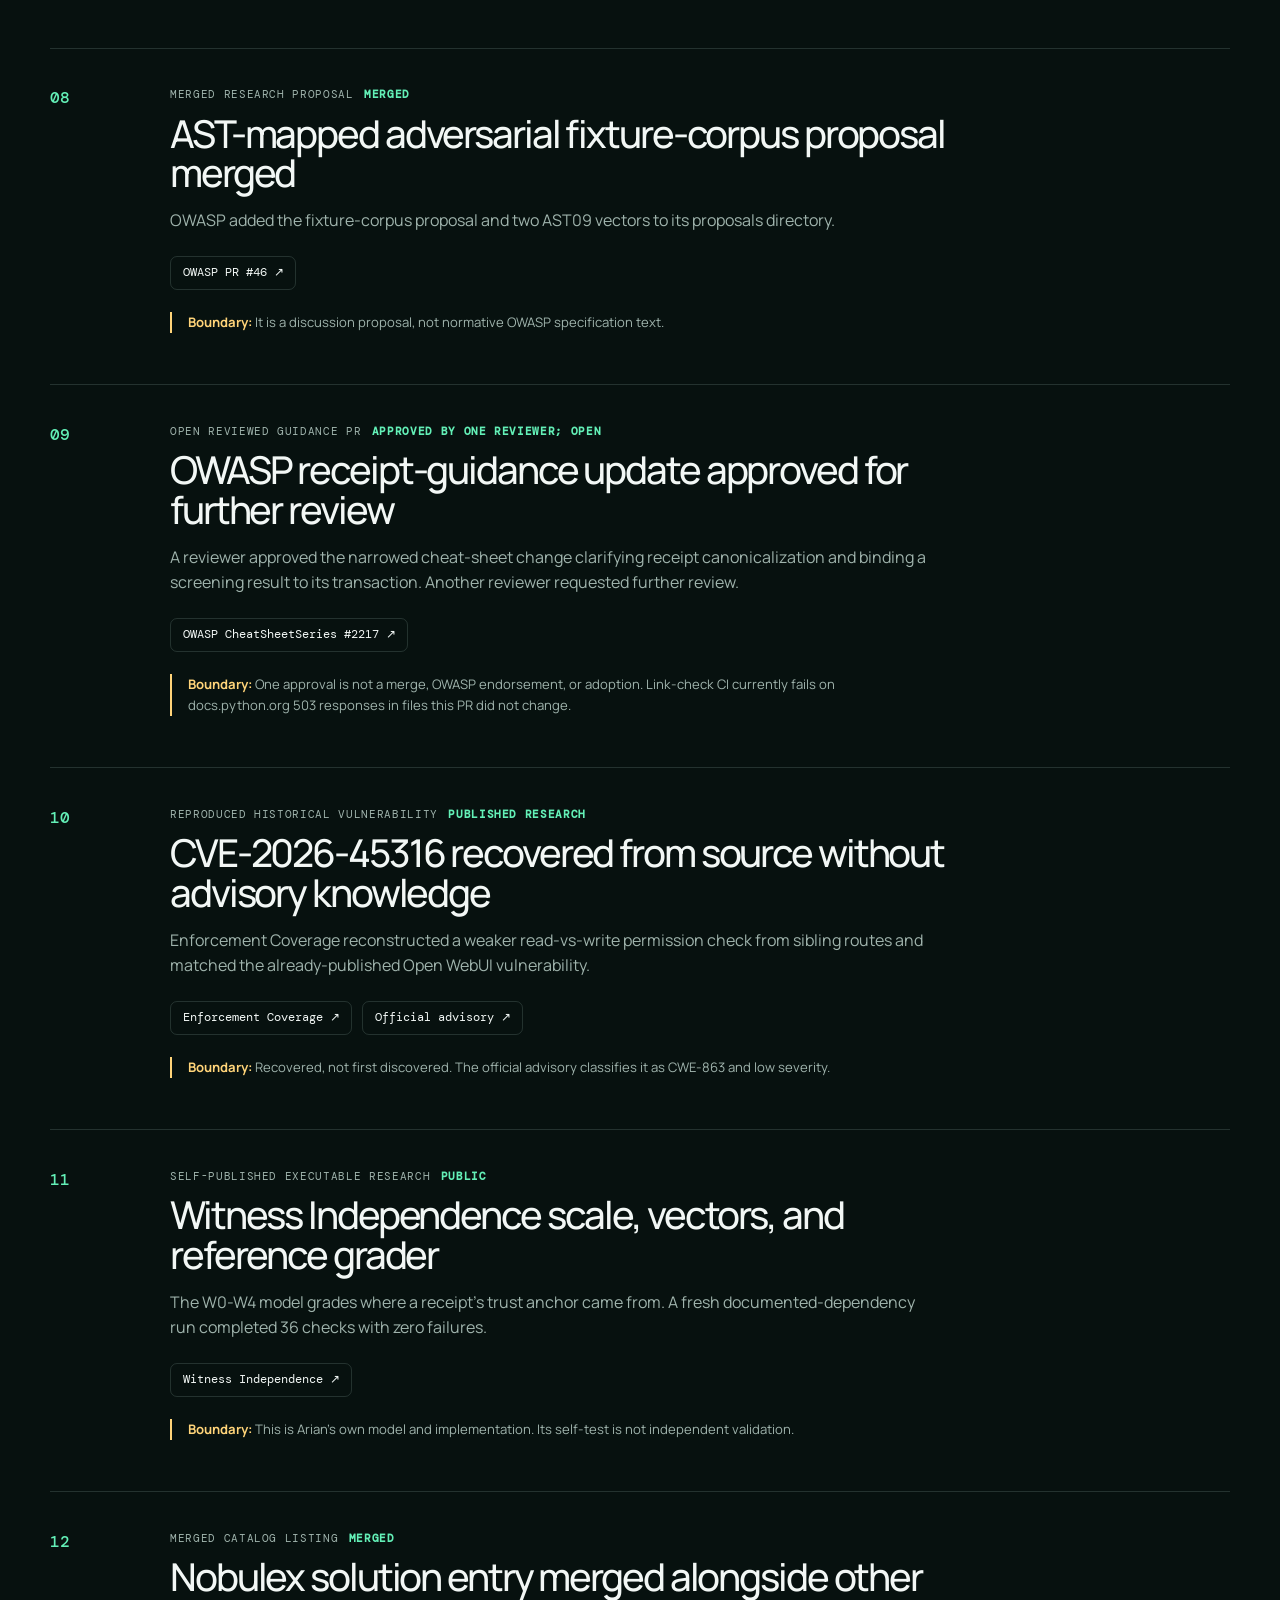
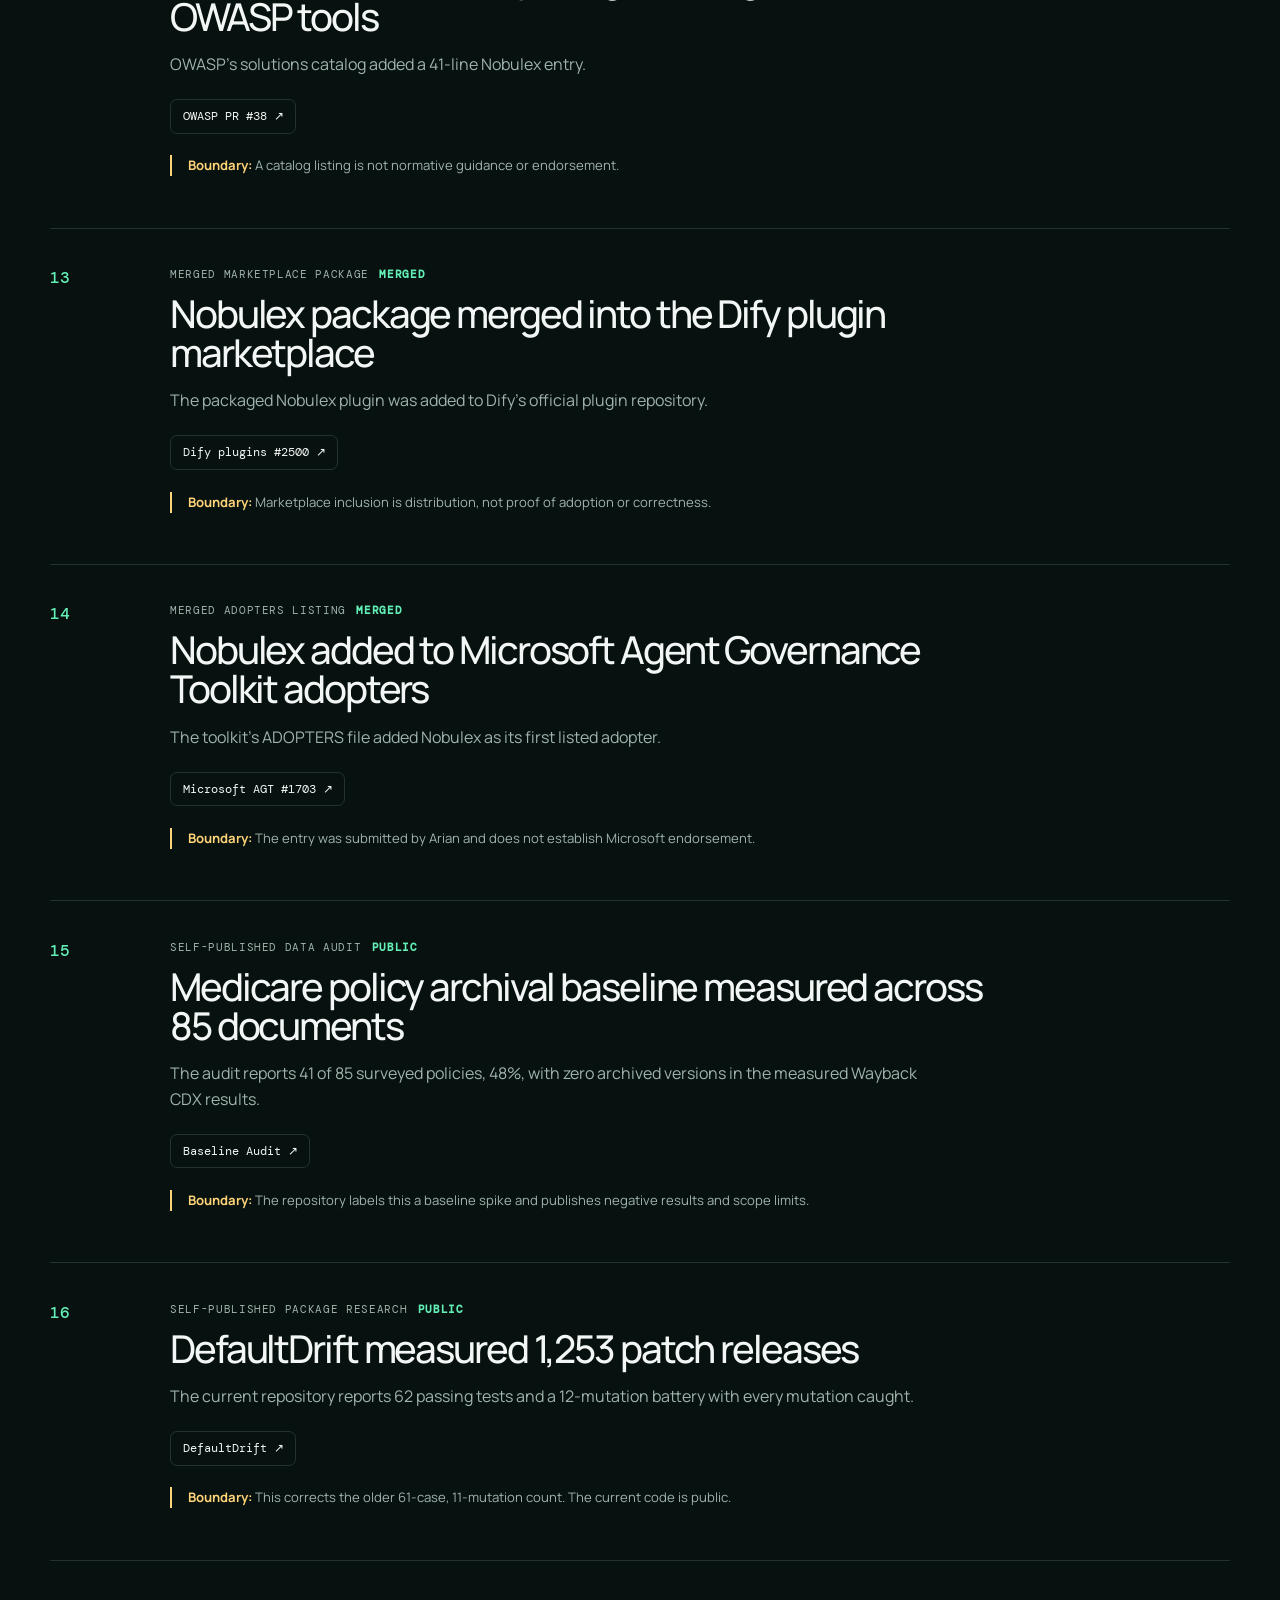
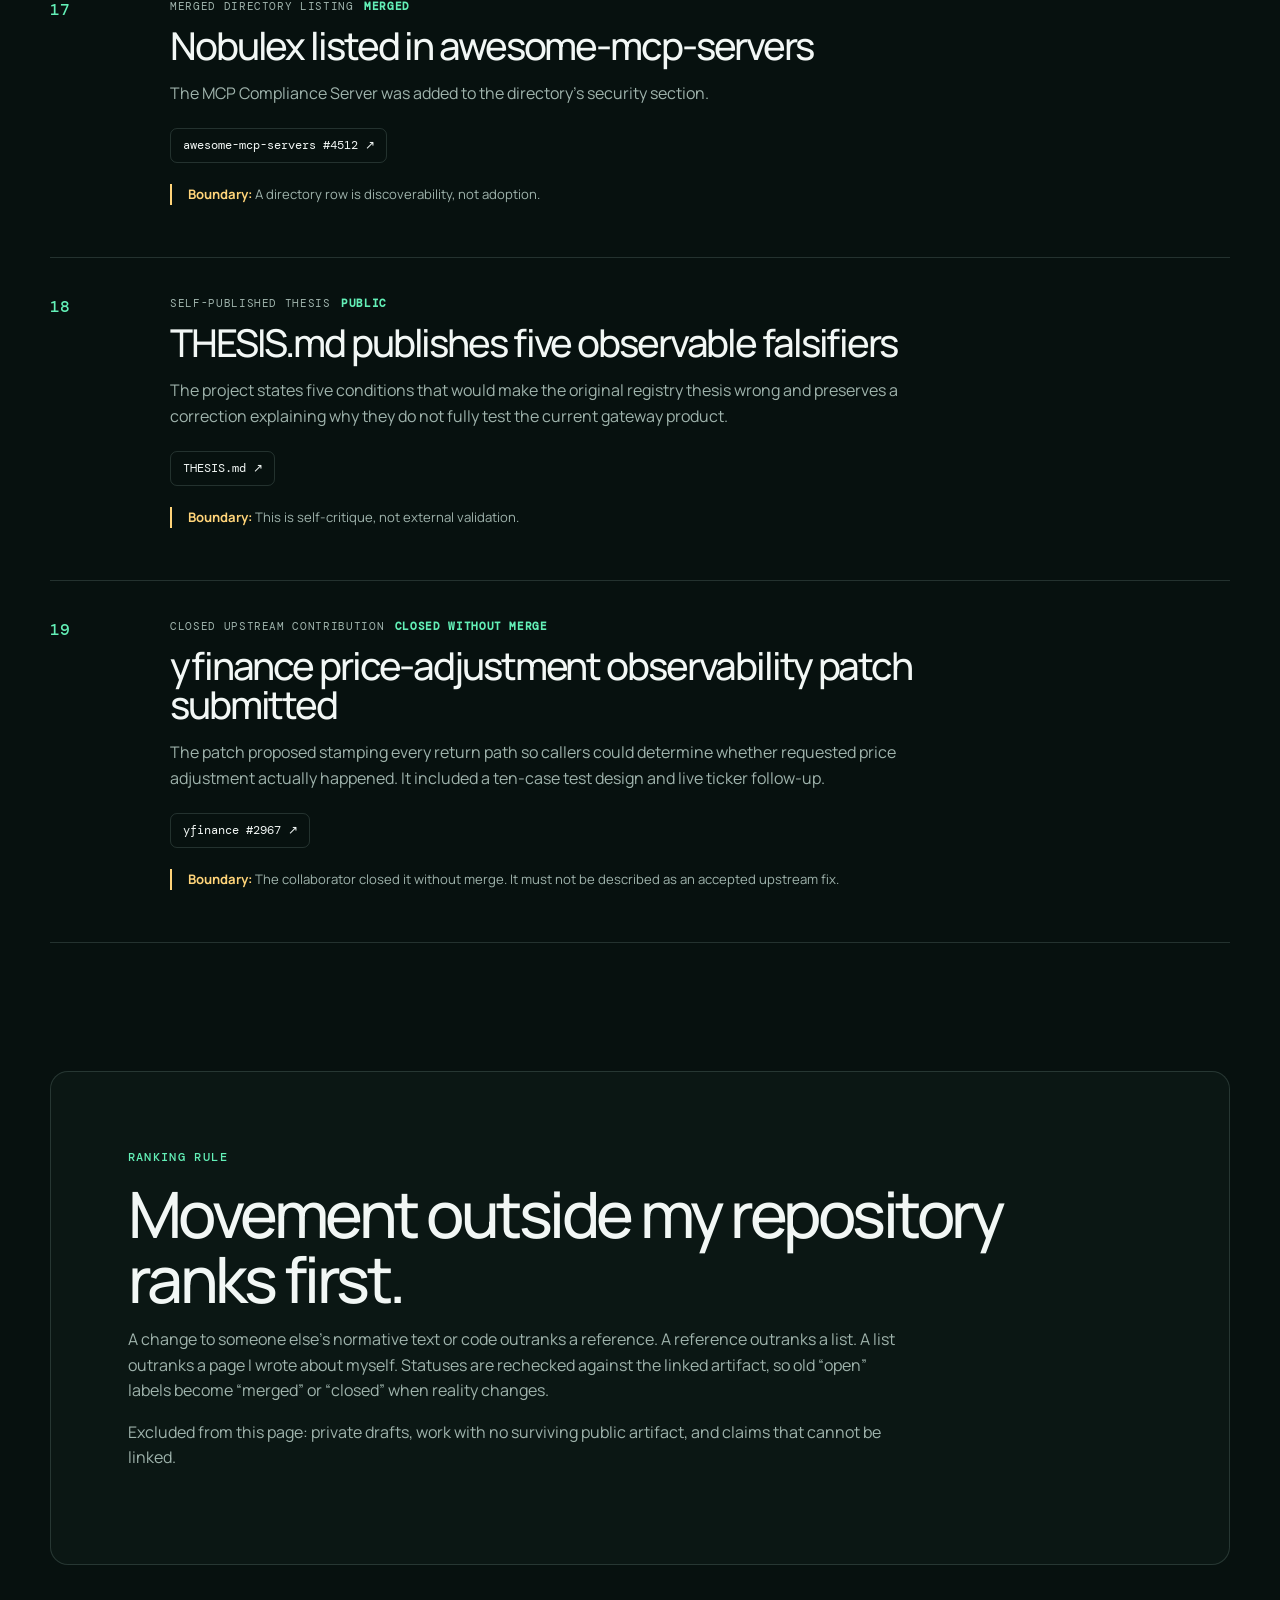
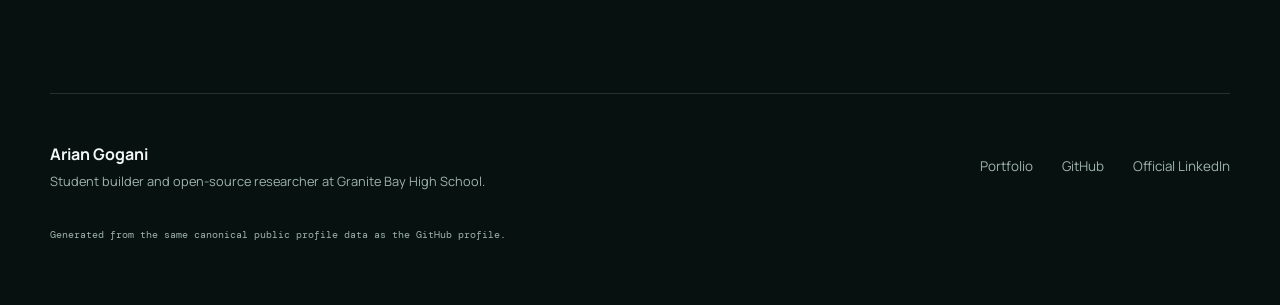
==== commit 468267de: "Show open OWASP review in portfolio evidence ledger Refresh the canonical-data snapshot and generate" ====
--- a/evidence.html
+++ b/evidence.html
@@ -17,7 +17,7 @@
   <link href="https://fonts.googleapis.com/css2?family=DM+Mono:wght@400;500&family=Manrope:wght@400;500;600;700&display=swap" rel="stylesheet">
   <script>document.documentElement.classList.add("js")</script>
   <link rel="stylesheet" href="styles.css?v=3">
-  <script type="application/ld+json">{"@context":"https://schema.org","@type":"CollectionPage","name":"Arian Gogani Evidence Ledger","url":"https://arian-gogani.github.io/evidence.html","description":"Linked public record of Arian Gogani's merged contributions, research, listings, and closed work.","author":{"@type":"Person","name":"Arian Gogani","url":"https://arian-gogani.github.io"},"mainEntity":[{"@type":"CreativeWork","position":1,"name":"Execution-receipt guidance merged into OWASP AST09","url":"https://github.com/OWASP/www-project-agentic-skills-top-10/pull/35"},{"@type":"CreativeWork","position":2,"name":"Descriptor traversal fix merged into the AGV validator","url":"https://github.com/aeoess/agent-governance-vocabulary/pull/161"},{"@type":"CreativeWork","position":3,"name":"Five contributions merged into shared agent-governance test vectors","url":"https://github.com/ScopeBlind/agent-governance-testvectors/pull/12"},{"@type":"CreativeWork","position":4,"name":"AML and sanctions cheat sheet merged into OWASP","url":"https://github.com/OWASP/CheatSheetSeries/pull/2210"},{"@type":"CreativeWork","position":5,"name":"Verifiable-compliance-receipts proposal merged into Microsoft's toolkit","url":"https://github.com/microsoft/agent-governance-toolkit/pull/1302"},{"@type":"CreativeWork","position":6,"name":"Nobulex referenced in Microsoft AI Agents for Beginners","url":"https://github.com/microsoft/ai-agents-for-beginners/pull/571"},{"@type":"CreativeWork","position":7,"name":"IETF AUDIT charter corrections merged during review","url":"https://github.com/mirjak/audit-bof-preparation/pull/31"},{"@type":"CreativeWork","position":8,"name":"AST-mapped adversarial fixture-corpus proposal merged","url":"https://github.com/OWASP/www-project-agentic-skills-top-10/pull/46"},{"@type":"CreativeWork","position":9,"name":"CVE-2026-45316 recovered from source without advisory knowledge","url":"https://github.com/arian-gogani/enforcement-coverage"},{"@type":"CreativeWork","position":10,"name":"Witness Independence scale, vectors, and reference grader","url":"https://github.com/arian-gogani/witness-independence"},{"@type":"CreativeWork","position":11,"name":"Nobulex solution entry merged alongside other OWASP tools","url":"https://github.com/OWASP/www-project-agentic-skills-top-10/pull/38"},{"@type":"CreativeWork","position":12,"name":"Nobulex package merged into the Dify plugin marketplace","url":"https://github.com/langgenius/dify-plugins/pull/2500"},{"@type":"CreativeWork","position":13,"name":"Nobulex added to Microsoft Agent Governance Toolkit adopters","url":"https://github.com/microsoft/agent-governance-toolkit/pull/1703"},{"@type":"CreativeWork","position":14,"name":"Medicare policy archival baseline measured across 85 documents","url":"https://github.com/arian-gogani/baseline-audit"},{"@type":"CreativeWork","position":15,"name":"DefaultDrift measured 1,253 patch releases","url":"https://github.com/arian-gogani/defaultdrift"},{"@type":"CreativeWork","position":16,"name":"Nobulex listed in awesome-mcp-servers","url":"https://github.com/punkpeye/awesome-mcp-servers/pull/4512"},{"@type":"CreativeWork","position":17,"name":"THESIS.md publishes five observable falsifiers","url":"https://github.com/arian-gogani/nobulex-registry/blob/main/THESIS.md"},{"@type":"CreativeWork","position":18,"name":"yfinance price-adjustment observability patch submitted","url":"https://github.com/ranaroussi/yfinance/pull/2967"}]}</script>
+  <script type="application/ld+json">{"@context":"https://schema.org","@type":"CollectionPage","name":"Arian Gogani Evidence Ledger","url":"https://arian-gogani.github.io/evidence.html","description":"Linked public record of Arian Gogani's merged contributions, research, listings, and closed work.","author":{"@type":"Person","name":"Arian Gogani","url":"https://arian-gogani.github.io"},"mainEntity":[{"@type":"CreativeWork","position":1,"name":"Execution-receipt guidance merged into OWASP AST09","url":"https://github.com/OWASP/www-project-agentic-skills-top-10/pull/35"},{"@type":"CreativeWork","position":2,"name":"Descriptor traversal fix merged into the AGV validator","url":"https://github.com/aeoess/agent-governance-vocabulary/pull/161"},{"@type":"CreativeWork","position":3,"name":"Five contributions merged into shared agent-governance test vectors","url":"https://github.com/ScopeBlind/agent-governance-testvectors/pull/12"},{"@type":"CreativeWork","position":4,"name":"AML and sanctions cheat sheet merged into OWASP","url":"https://github.com/OWASP/CheatSheetSeries/pull/2210"},{"@type":"CreativeWork","position":5,"name":"Verifiable-compliance-receipts proposal merged into Microsoft's toolkit","url":"https://github.com/microsoft/agent-governance-toolkit/pull/1302"},{"@type":"CreativeWork","position":6,"name":"Nobulex referenced in Microsoft AI Agents for Beginners","url":"https://github.com/microsoft/ai-agents-for-beginners/pull/571"},{"@type":"CreativeWork","position":7,"name":"IETF AUDIT charter corrections merged during review","url":"https://github.com/mirjak/audit-bof-preparation/pull/31"},{"@type":"CreativeWork","position":8,"name":"AST-mapped adversarial fixture-corpus proposal merged","url":"https://github.com/OWASP/www-project-agentic-skills-top-10/pull/46"},{"@type":"CreativeWork","position":9,"name":"OWASP receipt-guidance update approved for further review","url":"https://github.com/OWASP/CheatSheetSeries/pull/2217"},{"@type":"CreativeWork","position":10,"name":"CVE-2026-45316 recovered from source without advisory knowledge","url":"https://github.com/arian-gogani/enforcement-coverage"},{"@type":"CreativeWork","position":11,"name":"Witness Independence scale, vectors, and reference grader","url":"https://github.com/arian-gogani/witness-independence"},{"@type":"CreativeWork","position":12,"name":"Nobulex solution entry merged alongside other OWASP tools","url":"https://github.com/OWASP/www-project-agentic-skills-top-10/pull/38"},{"@type":"CreativeWork","position":13,"name":"Nobulex package merged into the Dify plugin marketplace","url":"https://github.com/langgenius/dify-plugins/pull/2500"},{"@type":"CreativeWork","position":14,"name":"Nobulex added to Microsoft Agent Governance Toolkit adopters","url":"https://github.com/microsoft/agent-governance-toolkit/pull/1703"},{"@type":"CreativeWork","position":15,"name":"Medicare policy archival baseline measured across 85 documents","url":"https://github.com/arian-gogani/baseline-audit"},{"@type":"CreativeWork","position":16,"name":"DefaultDrift measured 1,253 patch releases","url":"https://github.com/arian-gogani/defaultdrift"},{"@type":"CreativeWork","position":17,"name":"Nobulex listed in awesome-mcp-servers","url":"https://github.com/punkpeye/awesome-mcp-servers/pull/4512"},{"@type":"CreativeWork","position":18,"name":"THESIS.md publishes five observable falsifiers","url":"https://github.com/arian-gogani/nobulex-registry/blob/main/THESIS.md"},{"@type":"CreativeWork","position":19,"name":"yfinance price-adjustment observability patch submitted","url":"https://github.com/ranaroussi/yfinance/pull/2967"}]}</script>
   <script src="app.js" defer></script>
   <script src="evidence.js" defer></script>
 </head>
@@ -36,7 +36,7 @@
 
   <main id="ledger">
     <section class="ledger-hero reveal">
-      <p class="kicker"><span class="status-dot"></span> Public record · 18 linked entries</p>
+      <p class="kicker"><span class="status-dot"></span> Public record · 19 linked entries</p>
       <h1>Evidence,<br><em>classified.</em></h1>
       <p class="hero-intro">Every public achievement I can currently substantiate with a link. Normative changes, merged code, references, listings, self-published research, and closed work are labeled differently because they mean different things.</p>
     </section>
@@ -45,7 +45,7 @@
       <label for="ledger-search">Search the ledger</label>
       <input id="ledger-search" type="search" placeholder="Try OWASP, Microsoft, validator…" autocomplete="off">
       <div class="filter-row" role="group" aria-label="Record type">
-        <button class="active" type="button" data-filter="all">All <span>18</span></button>
+        <button class="active" type="button" data-filter="all">All <span>19</span></button>
         <button type="button" data-filter="external">External movement</button>
         <button type="button" data-filter="research">Public research</button>
       </div>
@@ -124,8 +124,17 @@
             <div class="ledger-links"><a href="https://github.com/OWASP/www-project-agentic-skills-top-10/pull/46">OWASP PR #46 ↗</a></div>
             <p class="ledger-caveat"><b>Boundary:</b> It is a discussion proposal, not normative OWASP specification text.</p>
           </div>
+        </article><article class="ledger-record reveal" data-category="external" data-search="owasp receipt-guidance update approved for further review open reviewed guidance pr a reviewer approved the narrowed cheat-sheet change clarifying receipt canonicalization and binding a screening result to its transaction. another reviewer requested further review.">
+          <div class="ledger-rank">09</div>
+          <div class="ledger-copy">
+            <div class="ledger-meta"><span>Open reviewed guidance PR</span><strong>Approved by one reviewer; open</strong></div>
+            <h2>OWASP receipt-guidance update approved for further review</h2>
+            <p>A reviewer approved the narrowed cheat-sheet change clarifying receipt canonicalization and binding a screening result to its transaction. Another reviewer requested further review.</p>
+            <div class="ledger-links"><a href="https://github.com/OWASP/CheatSheetSeries/pull/2217">OWASP CheatSheetSeries #2217 ↗</a></div>
+            <p class="ledger-caveat"><b>Boundary:</b> One approval is not a merge, OWASP endorsement, or adoption. Link-check CI currently fails on docs.python.org 503 responses in files this PR did not change.</p>
+          </div>
         </article><article class="ledger-record reveal" data-category="research" data-search="cve-2026-45316 recovered from source without advisory knowledge reproduced historical vulnerability enforcement coverage reconstructed a weaker read-vs-write permission check from sibling routes and matched the already-published open webui vulnerability.">
-          <div class="ledger-rank">09</div>
+          <div class="ledger-rank">10</div>
           <div class="ledger-copy">
             <div class="ledger-meta"><span>Reproduced historical vulnerability</span><strong>Published research</strong></div>
             <h2>CVE-2026-45316 recovered from source without advisory knowledge</h2>
@@ -134,7 +143,7 @@
             <p class="ledger-caveat"><b>Boundary:</b> Recovered, not first discovered. The official advisory classifies it as CWE-863 and low severity.</p>
           </div>
         </article><article class="ledger-record reveal" data-category="research" data-search="witness independence scale, vectors, and reference grader self-published executable research the w0-w4 model grades where a receipt&#x27;s trust anchor came from. a fresh documented-dependency run completed 36 checks with zero failures.">
-          <div class="ledger-rank">10</div>
+          <div class="ledger-rank">11</div>
           <div class="ledger-copy">
             <div class="ledger-meta"><span>Self-published executable research</span><strong>Public</strong></div>
             <h2>Witness Independence scale, vectors, and reference grader</h2>
@@ -143,7 +152,7 @@
             <p class="ledger-caveat"><b>Boundary:</b> This is Arian&#x27;s own model and implementation. Its self-test is not independent validation.</p>
           </div>
         </article><article class="ledger-record reveal" data-category="external" data-search="nobulex solution entry merged alongside other owasp tools merged catalog listing owasp&#x27;s solutions catalog added a 41-line nobulex entry.">
-          <div class="ledger-rank">11</div>
+          <div class="ledger-rank">12</div>
           <div class="ledger-copy">
             <div class="ledger-meta"><span>Merged catalog listing</span><strong>Merged</strong></div>
             <h2>Nobulex solution entry merged alongside other OWASP tools</h2>
@@ -152,7 +161,7 @@
             <p class="ledger-caveat"><b>Boundary:</b> A catalog listing is not normative guidance or endorsement.</p>
           </div>
         </article><article class="ledger-record reveal" data-category="external" data-search="nobulex package merged into the dify plugin marketplace merged marketplace package the packaged nobulex plugin was added to dify&#x27;s official plugin repository.">
-          <div class="ledger-rank">12</div>
+          <div class="ledger-rank">13</div>
           <div class="ledger-copy">
             <div class="ledger-meta"><span>Merged marketplace package</span><strong>Merged</strong></div>
             <h2>Nobulex package merged into the Dify plugin marketplace</h2>
@@ -161,7 +170,7 @@
             <p class="ledger-caveat"><b>Boundary:</b> Marketplace inclusion is distribution, not proof of adoption or correctness.</p>
           </div>
         </article><article class="ledger-record reveal" data-category="external" data-search="nobulex added to microsoft agent governance toolkit adopters merged adopters listing the toolkit&#x27;s adopters file added nobulex as its first listed adopter.">
-          <div class="ledger-rank">13</div>
+          <div class="ledger-rank">14</div>
           <div class="ledger-copy">
             <div class="ledger-meta"><span>Merged adopters listing</span><strong>Merged</strong></div>
             <h2>Nobulex added to Microsoft Agent Governance Toolkit adopters</h2>
@@ -170,7 +179,7 @@
             <p class="ledger-caveat"><b>Boundary:</b> The entry was submitted by Arian and does not establish Microsoft endorsement.</p>
           </div>
         </article><article class="ledger-record reveal" data-category="research" data-search="medicare policy archival baseline measured across 85 documents self-published data audit the audit reports 41 of 85 surveyed policies, 48%, with zero archived versions in the measured wayback cdx results.">
-          <div class="ledger-rank">14</div>
+          <div class="ledger-rank">15</div>
           <div class="ledger-copy">
             <div class="ledger-meta"><span>Self-published data audit</span><strong>Public</strong></div>
             <h2>Medicare policy archival baseline measured across 85 documents</h2>
@@ -179,7 +188,7 @@
             <p class="ledger-caveat"><b>Boundary:</b> The repository labels this a baseline spike and publishes negative results and scope limits.</p>
           </div>
         </article><article class="ledger-record reveal" data-category="research" data-search="defaultdrift measured 1,253 patch releases self-published package research the current repository reports 62 passing tests and a 12-mutation battery with every mutation caught.">
-          <div class="ledger-rank">15</div>
+          <div class="ledger-rank">16</div>
           <div class="ledger-copy">
             <div class="ledger-meta"><span>Self-published package research</span><strong>Public</strong></div>
             <h2>DefaultDrift measured 1,253 patch releases</h2>
@@ -188,7 +197,7 @@
             <p class="ledger-caveat"><b>Boundary:</b> This corrects the older 61-case, 11-mutation count. The current code is public.</p>
           </div>
         </article><article class="ledger-record reveal" data-category="external" data-search="nobulex listed in awesome-mcp-servers merged directory listing the mcp compliance server was added to the directory&#x27;s security section.">
-          <div class="ledger-rank">16</div>
+          <div class="ledger-rank">17</div>
           <div class="ledger-copy">
             <div class="ledger-meta"><span>Merged directory listing</span><strong>Merged</strong></div>
             <h2>Nobulex listed in awesome-mcp-servers</h2>
@@ -197,7 +206,7 @@
             <p class="ledger-caveat"><b>Boundary:</b> A directory row is discoverability, not adoption.</p>
           </div>
         </article><article class="ledger-record reveal" data-category="research" data-search="thesis.md publishes five observable falsifiers self-published thesis the project states five conditions that would make the original registry thesis wrong and preserves a correction explaining why they do not fully test the current gateway product.">
-          <div class="ledger-rank">17</div>
+          <div class="ledger-rank">18</div>
           <div class="ledger-copy">
             <div class="ledger-meta"><span>Self-published thesis</span><strong>Public</strong></div>
             <h2>THESIS.md publishes five observable falsifiers</h2>
@@ -206,7 +215,7 @@
             <p class="ledger-caveat"><b>Boundary:</b> This is self-critique, not external validation.</p>
           </div>
         </article><article class="ledger-record reveal" data-category="external" data-search="yfinance price-adjustment observability patch submitted closed upstream contribution the patch proposed stamping every return path so callers could determine whether requested price adjustment actually happened. it included a ten-case test design and live ticker follow-up.">
-          <div class="ledger-rank">18</div>
+          <div class="ledger-rank">19</div>
           <div class="ledger-copy">
             <div class="ledger-meta"><span>Closed upstream contribution</span><strong>Closed without merge</strong></div>
             <h2>yfinance price-adjustment observability patch submitted</h2>
